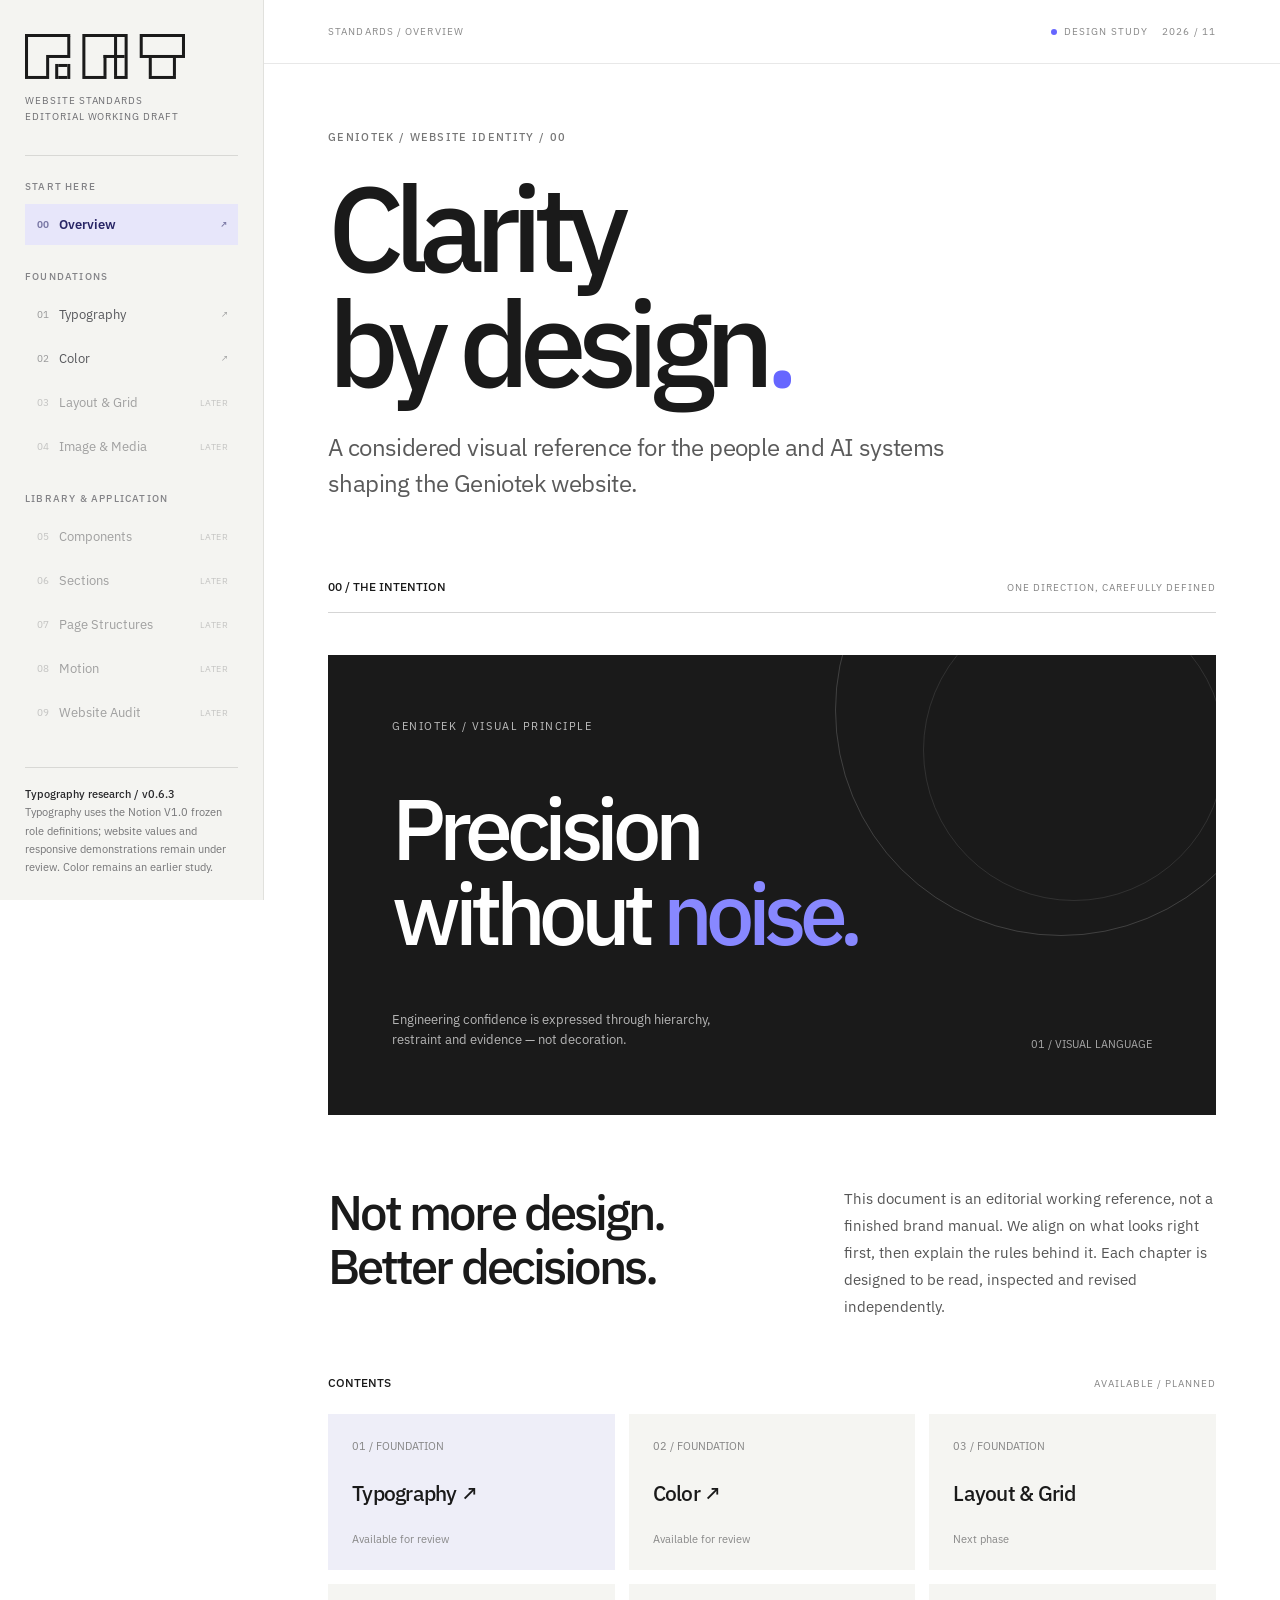
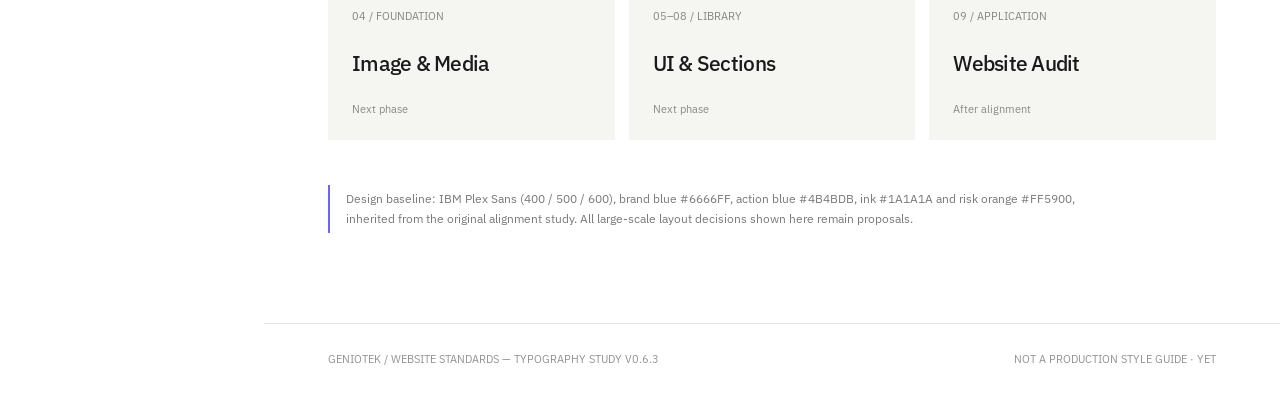
==== index.html @ 7b800f5d "Fix nested diagnostics disclosure closing tag" ====
<!DOCTYPE html>

<html lang="en"><head><meta charset="utf-8"/><meta content="width=device-width,initial-scale=1" name="viewport"/><meta content="light" name="color-scheme"/><title>Geniotek — Website Standards / Editorial Study</title>
<link rel="preconnect" href="https://fonts.googleapis.com"/><link rel="preconnect" href="https://fonts.gstatic.com" crossorigin/><link rel="stylesheet" href="https://fonts.googleapis.com/css2?family=Archivo:wdth,wght@118,700&amp;family=IBM+Plex+Mono:wght@400;500;600&amp;family=IBM+Plex+Sans:wght@400;500;600;700&amp;display=swap"/><style>



:root{--ink:#1a1a1a;--muted:#6f7072;--blue:#6666ff;--action:#4b4bdb;--orange:#ff5900;--line:#dddddd;--paper:#fff;--shell:#f4f4f1;--font:'IBM Plex Sans',Arial,sans-serif}
*{box-sizing:border-box}html{scroll-behavior:smooth}body{margin:0;background:var(--paper);color:var(--ink);font-family:var(--font);font-weight:400;-webkit-font-smoothing:antialiased}button{font:inherit;cursor:pointer}a{color:inherit;text-decoration:none}button:focus-visible,a:focus-visible{outline:3px solid var(--action);outline-offset:3px}::selection{background:#d9d9ff;color:var(--ink)}
.app{display:grid;grid-template-columns:264px minmax(0,1fr);min-height:100vh}.side{position:sticky;top:0;height:100vh;background:var(--shell);border-right:1px solid #e1e1dd;display:flex;flex-direction:column;padding:34px 25px 24px;z-index:6}.wordmark{font-size:19px;letter-spacing:-.065em;font-weight:600;line-height:1}.wordmark i{font-style:normal;color:var(--blue)}.side-sub{font-size:10px;letter-spacing:.095em;line-height:1.55;text-transform:uppercase;color:#6d6d71;margin-top:11px}.side-rule{height:1px;background:#d8d8d5;margin:31px 0 24px}.navgroup{font-size:10px;font-weight:500;letter-spacing:.12em;text-transform:uppercase;color:#838387;margin:0 0 11px}.nav{display:flex;flex-direction:column;gap:3px;margin-bottom:25px}.nav button{display:flex;align-items:center;justify-content:space-between;text-align:left;border:0;background:transparent;color:#57585c;padding:10px 10px 10px 12px;min-height:41px;transition:background .15s,color .15s}.nav button:hover:not(:disabled){background:#e9e9e6}.nav button[aria-current="page"]{background:#e7e6fa;color:#292666;font-weight:600}.nav button:disabled{color:#a0a0a0;cursor:default}.nav .num{font-size:10px;color:inherit;opacity:.58;margin-right:10px;font-variant-numeric:tabular-nums}.nav .lbl{flex:1;font-size:13px}.nav .status{font-size:9px;letter-spacing:.05em;text-transform:uppercase;opacity:.57}.side-bottom{margin-top:auto;border-top:1px solid #d8d8d5;padding-top:17px;font-size:11px;color:#757577;line-height:1.65}.side-bottom strong{color:#28282b;font-weight:500}.main{min-width:0}.topbar{height:64px;display:flex;align-items:center;justify-content:space-between;padding:0 clamp(25px,5vw,78px);border-bottom:1px solid #e8e8e8;gap:15px}.crumb,.topright{font-size:10px;letter-spacing:.11em;text-transform:uppercase;color:#888}.topright{display:flex;align-items:center;gap:14px}.dot{width:6px;height:6px;border-radius:50%;background:var(--blue);display:inline-block;margin-right:7px}.page{display:none}.page.active{display:block;animation:enter .3s ease both}@keyframes enter{from{opacity:.5;transform:translateY(5px)}to{opacity:1;transform:none}}.wrap{max-width:1320px;margin:auto;padding:65px clamp(25px,5vw,78px) 90px}.eyebrow{font-size:11px;text-transform:uppercase;font-weight:500;letter-spacing:.12em;color:#777;line-height:1.5}.eyebrow .accent{color:var(--action)}.pagehead{margin-bottom:78px}.pagehead h1{font-size:clamp(68px,9.4vw,146px);font-weight:500;letter-spacing:-.08em;line-height:.96;margin:24px 0 28px}.lead{font-size:clamp(18px,2vw,24px);line-height:1.5;letter-spacing:-.025em;color:#5a5a5a;max-width:625px;margin:0}.rule{border:0;border-top:1px solid #d5d5d5;margin:0}.chapterline{display:flex;justify-content:space-between;align-items:baseline;gap:15px;margin:0 0 18px}.chapterline strong{font-size:12px;font-weight:500}.chapterline span{font-size:10px;letter-spacing:.10em;text-transform:uppercase;color:#858585}.overview-hero{background:#1a1a1a;color:white;padding:clamp(28px,5vw,70px);min-height:460px;display:flex;flex-direction:column;justify-content:space-between;margin-top:42px;position:relative;overflow:hidden}.overview-hero:before{content:"";position:absolute;width:min(42vw,450px);height:min(42vw,450px);border:1px solid rgba(255,255,255,.17);border-radius:50%;right:-8%;top:-37%}.overview-hero:after{content:"";position:absolute;width:min(29vw,300px);height:min(29vw,300px);border:1px solid rgba(255,255,255,.1);border-radius:50%;right:-1%;top:-12%}.overview-kicker{font-size:11px;letter-spacing:.14em;color:#bebebe;text-transform:uppercase;z-index:1}.overview-hero h2{font-weight:500;font-size:clamp(48px,6.7vw,100px);line-height:1;letter-spacing:-.075em;max-width:850px;margin:35px 0;z-index:1}.overview-hero h2 em{font-style:normal;color:#8888ff}.overview-foot{display:flex;justify-content:space-between;gap:25px;z-index:1;align-items:end}.overview-foot p{margin:0;color:#b6b6b6;max-width:340px;font-size:13px;line-height:1.55}.overview-foot span{font-size:11px;color:#a8a8a8}.introcolumns{display:grid;grid-template-columns:1.1fr 1fr;gap:12%;padding:70px 0 55px}.introcolumns h3{font-size:clamp(29px,3.8vw,53px);font-weight:500;letter-spacing:-.06em;line-height:1.13;margin:0}.introcolumns p{font-size:15px;line-height:1.8;color:#555;margin:0}.indexitems{display:grid;grid-template-columns:repeat(3,1fr);border-top:1px solid #d6d6d6;margin-top:8px}.indexitem{min-height:170px;padding:22px 20px 22px 0;border-bottom:1px solid #d6d6d6;display:flex;flex-direction:column;justify-content:space-between}.indexitem:not(:nth-child(3n)){border-right:1px solid #d6d6d6;padding-left:20px}.indexitem:first-child{padding-left:0}.indexitem small{color:#858585;font-size:11px}.indexitem b{font-size:24px;font-weight:500;letter-spacing:-.05em}.indexitem span{font-size:11px;color:#888}.indexitem button{display:inline-flex;justify-content:space-between;align-items:center;background:transparent;border:0;text-align:left;padding:0;font:inherit;width:100%;color:inherit}.indexitem button:hover b{color:var(--action)}.editorialnote{margin-top:45px;font-size:12px;color:#797979;line-height:1.7;border-left:2px solid var(--blue);padding:4px 0 4px 16px;max-width:750px}.toolbar{display:flex;align-items:center;justify-content:space-between;gap:16px;border-top:1px solid #d8d8d8;border-bottom:1px solid #d8d8d8;padding:14px 0;margin-bottom:23px;flex-wrap:wrap}.toolbar-caption{font-size:11px;letter-spacing:.08em;text-transform:uppercase;color:#777}.controls{display:flex;align-items:center;gap:5px}.togglebtn{border:1px solid #dedede;background:#fff;color:#767676;padding:8px 12px;font-size:11px;min-height:33px}.togglebtn[aria-pressed="true"]{background:#1a1a1a;border-color:#1a1a1a;color:#fff}.togglebtn:hover{border-color:#888}.type-stage{background:#f4f4f1;border:1px solid #efefec;padding:clamp(24px,5vw,65px);overflow:hidden}.type-stage-inner{transition:max-width .25s ease;max-width:100%;margin:0 auto}.type-stage.mobile .type-stage-inner{max-width:345px;background:#fff;border:1px solid #e0e0e0;padding:24px 20px;box-shadow:0 12px 35px #0000000b}.type-stage.mobile .spec-display{font-size:48px;line-height:1.04}.type-stage.mobile .spec-section{font-size:30px}.type-stage.mobile .spec-body{font-size:15px}.type-stage.mobile .spec-grid{grid-template-columns:1fr;gap:20px}.spec-meta{font-size:10px;color:#777;letter-spacing:.13em;text-transform:uppercase;display:flex;justify-content:space-between;gap:10px}.spec-display{font-size:clamp(62px,8vw,118px);letter-spacing:-.075em;line-height:1;max-width:960px;font-weight:500;margin:60px 0 35px;overflow-wrap:break-word}.spec-accent{color:var(--blue)}.spec-grid{display:grid;grid-template-columns:1fr 1fr;gap:10%;border-top:1px solid #cfcfcf;padding-top:27px}.spec-section{font-size:clamp(29px,3.2vw,47px);line-height:1.12;letter-spacing:-.055em;font-weight:500;margin:18px 0}.spec-body{font-size:16px;line-height:1.7;color:#565656;max-width:390px;margin:17px 0}.spec-label{font-size:10px;color:#888;letter-spacing:.12em;text-transform:uppercase}.spec-detail{font-size:12px;color:#7c7c7c;margin-top:28px}.measure{display:none;margin-top:23px;padding:16px 0 0;border-top:1px dashed #b2b2b2;font-size:12px;color:#6f6f6f;line-height:1.6}.show-spec .measure{display:block}.type-row{display:grid;grid-template-columns:80px 1fr 160px;gap:20px;align-items:baseline;padding:28px 0;border-bottom:1px solid #dedede}.type-row small{font-size:11px;color:#777}.type-row b{font-weight:400;letter-spacing:-.035em}.type-row p{margin:0;color:#777;font-size:12px;text-align:right}.type-row:nth-child(1) b{font-size:44px;line-height:1.05;font-weight:500;letter-spacing:-.055em}.type-row:nth-child(2) b{font-size:29px;font-weight:500;letter-spacing:-.05em}.type-row:nth-child(3) b{font-size:18px;line-height:1.45}.type-row:nth-child(4) b{font-size:13px;color:#666}.compare{display:grid;grid-template-columns:1fr 1fr;gap:20px;margin-top:60px}.compare-panel{padding:30px;border:1px solid #dedede;min-height:215px}.compare-panel.wrong{background:#f5f5f3}.compare-head{font-size:10px;letter-spacing:.13em;text-transform:uppercase;color:#777;display:flex;justify-content:space-between}.compare-sample{font-size:27px;line-height:1.25;letter-spacing:-.045em;margin:38px 0 12px;font-weight:500}.compare-panel.wrong .compare-sample{font-family:Georgia,serif;font-style:italic;letter-spacing:0;color:#5e5e5e}.compare-panel p{font-size:12px;color:#777;margin:0;line-height:1.6}.colorscene{display:grid;grid-template-columns:1fr 1fr;min-height:390px;margin:35px 0 45px}.colorscene-main{background:var(--blue);padding:clamp(24px,4.8vw,55px);display:flex;flex-direction:column;justify-content:space-between;color:#fff}.colorscene-side{background:#1a1a1a;padding:clamp(24px,4.8vw,55px);display:flex;flex-direction:column;justify-content:space-between;color:white}.colorscene .swatch-id{font-size:11px;letter-spacing:.10em;text-transform:uppercase}.colorscene .hex{font-size:clamp(34px,5vw,69px);letter-spacing:-.065em;font-weight:500;line-height:1}.colorscene p{font-size:12px;line-height:1.6;max-width:310px;opacity:.8;margin:12px 0 0}.palette{display:grid;grid-template-columns:repeat(4,1fr);gap:12px;margin:25px 0 70px}.swatch{min-width:0}.swatch .chip{height:98px;border:1px solid #dddddd}.swatch b{font-size:13px;font-weight:500;display:block;margin:12px 0 5px}.swatch p{font-size:12px;color:#777;margin:0}.contrast{border-top:1px solid #ddd;padding-top:25px;display:grid;grid-template-columns:.75fr 1.25fr;gap:8%;align-items:start}.contrast h3{font-size:clamp(24px,3vw,38px);font-weight:500;letter-spacing:-.055em;margin:12px 0}.contrast p{font-size:13px;line-height:1.7;color:#626262}.samplebox{display:grid;grid-template-columns:1fr 1fr;gap:12px}.samples{min-height:175px;padding:21px;display:flex;flex-direction:column;justify-content:space-between}.samples b{font-size:22px;letter-spacing:-.04em;font-weight:500}.samples span{font-size:11px;line-height:1.5}.samples.blue{background:#6666ff;color:white}.samples.deep{background:#4b4bdb;color:white}.footer{border-top:1px solid #e3e3e3;padding:28px clamp(25px,5vw,78px);font-size:11px;color:#929292;display:flex;justify-content:space-between;gap:15px}.mobile-menu{display:none}.mobile-close{display:none}body.nav-open:before{content:"";background:#0006;position:fixed;inset:0;z-index:4}
@media(max-width:1000px){.app{grid-template-columns:225px minmax(0,1fr)}.side{padding:28px 15px}.indexitems{grid-template-columns:repeat(2,1fr)}.indexitem:not(:nth-child(3n)){border-right:0;padding-left:0}.indexitem:nth-child(even){border-left:1px solid #ddd;padding-left:20px}.topbar{padding:0 28px}.wrap{padding-left:28px;padding-right:28px}.introcolumns{gap:7%}}
@media(max-width:700px){.app{display:block}.side{position:fixed;top:0;left:0;width:min(86vw,320px);transform:translateX(-105%);transition:transform .25s;box-shadow:15px 0 60px #0001}.nav-open .side{transform:none}.mobile-menu,.mobile-close{display:block;border:0;background:transparent;padding:7px}.mobile-close{position:absolute;right:14px;top:27px;font-size:21px}.topbar{height:58px;padding:0 20px}.topright{font-size:9px}.wrap{padding:43px 20px 70px}.pagehead{margin-bottom:44px}.pagehead h1{font-size:clamp(55px,13.5vw,86px);margin:21px 0 25px}.lead{font-size:17px}.overview-hero{min-height:380px}.overview-hero h2{font-size:clamp(48px,11vw,72px)}.overview-foot{flex-direction:column;align-items:start}.introcolumns{grid-template-columns:1fr;gap:25px;padding:45px 0}.indexitems{grid-template-columns:1fr}.indexitem,.indexitem:nth-child(even){border-left:0;padding:18px 0;min-height:115px}.indexitem:not(:nth-child(3n)){padding-left:0}.spec-display{font-size:clamp(52px,12vw,80px);margin:48px 0 35px}.type-stage{padding:25px 20px}.spec-grid{grid-template-columns:1fr;gap:25px}.type-stage.mobile .type-stage-inner{padding:20px 15px}.type-row{grid-template-columns:65px minmax(0,1fr);gap:10px}.type-row p{grid-column:2;text-align:left}.compare{grid-template-columns:1fr}.colorscene{grid-template-columns:1fr}.colorscene-main,.colorscene-side{min-height:245px}.palette{grid-template-columns:repeat(2,1fr)}.contrast{grid-template-columns:1fr;gap:25px}.samplebox{grid-template-columns:1fr 1fr}.samples{padding:15px}.samples b{font-size:18px}.footer{padding:22px 20px}.toolbar-caption{width:100%}}
@media(prefers-reduced-motion:reduce){*,*:before,*:after{animation-duration:.01ms!important;scroll-behavior:auto!important;transition:none!important}}

/* Typography v0.3 — scoped editorial study */
.typography-v3 .pagehead{margin-bottom:58px}
.type-tabs{display:grid;grid-template-columns:repeat(4,1fr);border-bottom:1px solid #c9c9c5;margin:0 0 59px}
.type-tab{text-align:left;background:transparent;border:0;border-bottom:3px solid transparent;padding:15px 10px 20px 0;font:500 12px 'IBM Plex Sans',sans-serif;color:#858585;cursor:pointer;letter-spacing:.06em}
.type-tab span{display:block;font-size:19px;letter-spacing:-.035em;margin-top:9px;font-weight:500}
.type-tab[aria-selected="true"]{color:#1a1a1a;border-bottom-color:#6666ff}
.type-tab:focus-visible{outline:2px solid #4b4bdb;outline-offset:-5px}
.typography-panel[hidden]{display:none!important}
.type-intro{display:grid;grid-template-columns:1.2fr .75fr;align-items:end;gap:9%;margin:37px 0 55px}
.type-intro h2{font-size:clamp(47px,6.2vw,92px);font-weight:500;letter-spacing:-.073em;line-height:1.01;margin:0}
.type-intro p{font-size:15px;color:#666;line-height:1.75;margin:0 0 3px;max-width:365px}
.type-toolbar{display:flex;justify-content:space-between;align-items:center;gap:16px;padding:13px 0;border-top:1px solid #d5d5d1;border-bottom:1px solid #d5d5d1;margin-bottom:0}
.type-tools-label{font-size:10px;letter-spacing:.13em;color:#888}
.type-scale{--scale-mult:1}
.ts-header,.ts-row{display:grid;grid-template-columns:175px minmax(0,1fr) 132px;column-gap:22px}
.ts-header{font-size:10px;color:#929292;letter-spacing:.1em;padding:20px 0 16px}
.ts-header span:last-child{text-align:right}
.ts-row{border-top:1px solid #dededa;padding:30px 0;align-items:baseline}
.ts-info{display:flex;flex-direction:column;gap:7px}
.ts-info strong{font-size:13px;font-weight:600}
.ts-info span{color:#888;font-size:11px;line-height:1.4}
.ts-example{font-size:var(--desk);font-weight:var(--fw);line-height:var(--lh);letter-spacing:var(--ls);overflow-wrap:break-word;min-width:0}
.ts-metrics{text-align:right;display:flex;flex-direction:column;gap:9px;color:#555;font-size:12px;font-variant-numeric:tabular-nums}
.ts-metrics small{color:#999;font-size:11px}
.type-scale.mobile .ts-example{font-size:var(--mob)}
.type-scale.mobile .ts-row{grid-template-columns:125px minmax(0,345px) 100px;justify-content:center}
.type-scale.mobile .ts-metrics span:first-child{color:#8d8d8d}
.type-footnote{border-top:1px solid #ddd;padding-top:18px;font-size:12px;color:#777;line-height:1.75;margin:33px 0 0}
.context-viewport{background:#ececea;padding:35px 25px;display:flex;justify-content:center;align-items:stretch;margin-top:26px}
.context-surface{background:#fff;min-height:490px;width:100%;padding:clamp(28px,4vw,65px);display:flex;flex-direction:column;justify-content:space-between;transition:width .2s ease}
.ctx-eyebrow{font-size:11px;font-weight:500;letter-spacing:.11em;color:#666;text-transform:uppercase}
.ctx-hero{display:grid;grid-template-columns:1.5fr .5fr;align-items:end;gap:55px;margin:75px 0 60px}
.ctx-hero h2{font-size:clamp(36px,4.45vw,64px);font-weight:600;letter-spacing:-.058em;line-height:1.11;margin:0}
.ctx-hero h2 span{color:#6666ff}
.ctx-side p{font-size:15px;line-height:1.6;color:#555;margin:0 0 35px}
.ctx-cta{display:inline-block;font-size:13px;font-weight:500;padding:13px 0;border-bottom:1px solid #1a1a1a}
.ctx-fig{border-top:1px solid #ddd;padding-top:15px;color:#888;font-size:10px;letter-spacing:.09em}
.context-viewport.mobile .context-surface{width:360px;max-width:100%;padding:25px 22px;min-height:570px}
.context-viewport.mobile .ctx-hero{display:block;margin:68px 0 60px}
.context-viewport.mobile .ctx-hero h2{font-size:36px}
.context-viewport.mobile .ctx-side p{font-size:16px;margin-top:28px}
.ctx-grid{display:grid;grid-template-columns:1fr 1fr;gap:20px;margin-top:28px}
.ctx-grid>div{border:1px solid #dededb;padding:30px;min-height:345px;display:flex;flex-direction:column;align-items:start}
.ctx-grid h3{font-size:clamp(29px,3vw,42px);line-height:1.16;letter-spacing:-.045em;font-weight:600;margin:45px 0 20px}
.ctx-grid p{font-size:16px;line-height:1.65;color:#555;max-width:38ch;margin:0}
.ctx-meta{margin-top:auto;padding-top:30px;font-size:10px;letter-spacing:.1em;color:#888}
.rules-ledger{border-top:1px solid #d5d5d1}
.rule-entry{display:grid;grid-template-columns:135px minmax(0,1fr) 125px;gap:28px;border-bottom:1px solid #d5d5d1;padding:27px 0;align-items:start}
.rule-entry>span{font-size:11px;color:#777;padding-top:9px}
.rule-entry h3{font-size:21px;font-weight:500;letter-spacing:-.035em;margin:0 0 9px}
.rule-entry p{font-size:13px;line-height:1.7;color:#626262;margin:0;max-width:550px}
.rule-entry>b{font-size:12px;font-weight:500;text-align:right;color:#777;padding-top:9px}
.rules-subhead{margin-top:75px}
.rule-copy{font-size:16px!important;line-height:1.65!important;color:#222!important;margin:35px 0 32px!important}
.good-copy{max-width:36ch}
.bad-copy{font-size:13px!important;letter-spacing:-.03em;line-height:1.15!important;max-width:100%}
.type-endnote{margin-top:55px}
@media(max-width:1000px){.ts-header,.ts-row{grid-template-columns:115px minmax(0,1fr) 110px;gap:15px}.type-scale.mobile .ts-row{grid-template-columns:100px minmax(0,1fr) 85px}.ts-example{font-size:min(var(--desk),7vw)}.type-scale.mobile .ts-example{font-size:var(--mob)}.ctx-hero{grid-template-columns:1fr;gap:15px;margin:60px 0}.ctx-side{max-width:520px}}
@media(max-width:700px){.typography-v3 .pagehead{margin-bottom:40px}.type-tabs{margin-bottom:38px}.type-tab{font-size:10px;padding:10px 5px 13px}.type-tab span{font-size:15px}.type-intro{grid-template-columns:1fr;gap:22px;margin:20px 0 36px}.type-intro h2{font-size:clamp(47px,11vw,72px)}.type-toolbar{flex-wrap:wrap}.ts-header{display:none}.ts-row,.type-scale.mobile .ts-row{display:grid;grid-template-columns:1fr;gap:18px;padding:25px 0}.ts-info{flex-direction:row;align-items:center;justify-content:space-between}.ts-info span{max-width:55%;text-align:right}.ts-example{font-size:min(var(--desk),12vw)}.type-scale.mobile .ts-example{font-size:var(--mob)}.ts-metrics{flex-direction:row;justify-content:space-between;text-align:left;border-top:1px dashed #ddd;padding-top:10px}.context-viewport{padding:14px}.context-surface{min-height:460px;padding:25px 20px}.ctx-hero{display:block;margin:65px 0 45px}.ctx-hero h2{font-size:clamp(35px,8vw,51px)}.ctx-side p{margin-top:30px}.ctx-grid{grid-template-columns:1fr}.ctx-grid>div{min-height:300px}.rule-entry{grid-template-columns:1fr 80px;gap:10px;padding:20px 0}.rule-entry>span{grid-column:1/-1;padding:0}.rule-entry>b{grid-column:2;grid-row:2}.rule-entry h3{font-size:19px}.rules-subhead{margin-top:50px}}

/* Typography v0.4 | scoped, editable, no SVG */



.type-v4 .pagehead{margin-bottom:34px}.v4-source{display:grid;grid-template-columns:1fr 2.5fr auto;gap:18px;align-items:start;border-top:1px solid #d9d9d7;border-bottom:1px solid #d9d9d7;padding:19px 0 21px;margin-bottom:62px;font-size:12px}.v4-source>span,.v4-kicker{font-size:10px;letter-spacing:.08em;font-weight:600;color:#666}.v4-source p{margin:0;line-height:1.55;color:#666}.v4-source a{color:#4747cc;text-decoration:none;white-space:nowrap}.type-v4 .type-tabs{margin-bottom:64px}.type-v4 .typography-panel[hidden]{display:none!important}.v4-intro{display:grid;grid-template-columns:1.3fr .7fr;gap:8%;align-items:end;margin:40px 0 55px}.v4-intro h2{font-size:clamp(48px,6vw,84px);line-height:1.02;letter-spacing:-.066em;font-weight:500;margin:0}.v4-intro p{color:#646464;line-height:1.7;font-size:15px;max-width:380px;margin:0}.v4-families{border-top:1px solid #d9d9d7}.v4-family{padding:28px 0 37px;border-bottom:1px solid #d9d9d7}.v4-family-meta{display:flex;justify-content:space-between;gap:10px;font-size:10px;letter-spacing:.07em;color:#777}.v4-family-meta b{font-weight:500;color:#6666ff}.v4-display,.v4-sans,.v4-mono{margin:32px 0 30px;overflow-wrap:anywhere}.v4-display{font-size:clamp(42px,7vw,94px);font-weight:600;line-height:.97;letter-spacing:-.056em}.v4-sans{font-weight:500;font-size:clamp(38px,6.2vw,74px);line-height:1.05;letter-spacing:-.058em}.v4-mono{font:500 clamp(29px,4.5vw,56px)/1.25 'IBM Plex Mono',ui-monospace,monospace;letter-spacing:-.025em}.v4-family p{font-size:15px;color:#444;line-height:1.65;max-width:660px}.v4-family-note{font-size:12px;color:#777;border-left:2px solid #6666ff;padding-left:13px;margin-top:20px}.v4-gap{margin-top:75px}.v4-roles{display:grid;grid-template-columns:repeat(2,minmax(0,1fr));border-top:1px solid #dedede;margin:30px 0 65px}.v4-roles>div{padding:24px 16px 24px 0;border-bottom:1px solid #dedede;display:flex;flex-direction:column;gap:8px}.v4-roles b{font-size:22px;font-weight:500;letter-spacing:-.035em}.v4-roles span{font-size:13px;color:#777}.v4-rule-block{display:grid;grid-template-columns:1fr 1fr;border-top:1px solid #dedede;gap:30px;padding:27px 0}.v4-rule-block h3{font-size:24px;font-weight:500;letter-spacing:-.035em}.v4-rule-block p{line-height:1.7;color:#555;font-size:14px}.v4-lab-shell{display:grid;grid-template-columns:minmax(0,1fr) 255px;border:1px solid #ddd;min-height:650px}.v4-lab-stage{background:#f5f5f2;min-width:0;display:flex;flex-direction:column}.v4-lab-head{display:flex;justify-content:space-between;gap:10px;padding:20px;font-size:10px;color:#777;letter-spacing:.04em}.v4-lab-canvas{width:min(100%,1080px);margin:auto;min-width:0;transition:width .16s;display:flex;align-items:center;min-height:505px}.v4-lab-canvas-inner{padding:clamp(20px,5vw,60px);width:100%}.v4-lab-overline{font-size:10px;font-weight:600;letter-spacing:.06em;color:#777;margin-bottom:42px}.v4-lab-text{font-family:'IBM Plex Sans',Arial,sans-serif;font-size:56px;line-height:1.12;font-weight:600;letter-spacing:-.03em;width:76%;overflow-wrap:break-word;word-break:normal;max-width:100%}.v4-lab-caption{margin-top:28px;max-width:380px;color:#666;font-size:15px;line-height:1.6}.v4-lab-cta{display:inline-block;margin-top:20px;font-size:12px;font-weight:600;border-bottom:1px solid #222;padding-bottom:5px}.v4-lab-warning{font-size:11px;color:#777;padding:0 20px 18px}.v4-lab-controls{padding:20px;background:white;border-left:1px solid #ddd;display:flex;flex-direction:column;gap:10px}.v4-lab-controls .v4-kicker{margin-bottom:17px}.v4-lab-controls label{font-size:12px;color:#555;font-weight:500;margin-top:7px}.v4-lab-controls select{width:100%;padding:9px 7px;border:1px solid #ccc;background:#fff;font:12px 'IBM Plex Sans',sans-serif;color:#222}.v4-lab-controls input[type=range]{width:100%;accent-color:#6666ff}.v4-range-label{display:flex;justify-content:space-between;align-items:center;margin-top:5px}.v4-range-label label{margin:0}.v4-range-label output{font-size:11px;color:#777}.v4-reset{cursor:pointer;background:#f2f2f1;border:1px solid #ddd;padding:10px;font-size:12px;text-align:left}.v4-reset:focus-visible,.v4-scenario-picker button:focus-visible{outline:2px solid #6666ff;outline-offset:2px}.v4-inspection{margin:38px 0 0;border-top:1px solid #ddd;padding:25px 0;display:grid;grid-template-columns:.4fr .75fr 1fr;align-items:start;gap:25px}.v4-inspection h3{font-size:24px;font-weight:500;margin:0}.v4-inspection p{color:#666;line-height:1.65;margin:0;font-size:14px}.v4-scenario-picker{display:flex;flex-wrap:wrap;gap:5px;margin:0 0 12px}.v4-scenario-picker button{border:1px solid #ddd;background:#f8f8f7;padding:10px 17px;font-size:12px;color:#555;cursor:pointer}.v4-scenario-picker button[aria-pressed=true]{background:#1a1a1a;color:#fff;border-color:#1a1a1a}.v4-size-switch{margin-bottom:25px}.v4-adapt-stage{min-height:420px;padding:32px;background:#f4f4f2;display:flex;align-items:center;justify-content:center;overflow:auto}.v4-adapt-content{background:#fff;width:min(100%,950px);padding:clamp(22px,5vw,55px);box-shadow:0 12px 30px #00000008}.v4-adapt-content.mobile{width:375px;max-width:100%}.v4-adapt-content.zoom .v4-adapt-body{font-size:200%!important}.v4-adapt-content.zoom h3{font-size:clamp(38px,6vw,64px)}.v4-adapt-content .v4-label{font-size:10px;color:#777;letter-spacing:.08em;margin-bottom:28px}.v4-adapt-content h3{font-weight:500;font-size:clamp(30px,5vw,55px);line-height:1.12;letter-spacing:-.05em;margin:0 0 22px;overflow-wrap:break-word}.v4-adapt-content .v4-adapt-body{font-size:16px;line-height:1.6;color:#555;max-width:60ch}.v4-adapt-content.mobile h3{font-size:34px}.v4-adapt-content.mobile .v4-adapt-body{font-size:16px}.v4-adapt-data{font:15px/1.8 ui-monospace,monospace;overflow-wrap:anywhere}.v4-study-notes{display:grid;grid-template-columns:1fr 1fr;gap:30px;margin:30px 0}.v4-study-notes>div{border-top:1px solid #d5d5d5;padding-top:23px}.v4-study-notes h3,.v4-decision-grid h3{font-size:23px;font-weight:500;letter-spacing:-.025em}.v4-study-notes p,.v4-decision-grid p{color:#666;font-size:14px;line-height:1.7}.v4-decision-grid{display:grid;grid-template-columns:repeat(3,1fr);gap:25px;margin:30px 0 55px}.v4-decision-grid article{border-top:1px solid #ccc;padding-top:20px}.v4-decision-grid article>span{font-size:10px;letter-spacing:.04em;color:#666}.v4-endnote{padding:26px 0;border-top:1px solid #ddd;color:#777;font-size:12px;line-height:1.7}
@media(max-width:1050px){.v4-lab-shell{grid-template-columns:minmax(0,1fr)}.v4-lab-controls{border-left:0;border-top:1px solid #ddd;display:grid;grid-template-columns:repeat(2,minmax(0,1fr));align-content:start}.v4-lab-controls .v4-kicker{grid-column:1/-1}.v4-lab-controls select,.v4-lab-controls input[type=range]{grid-column:auto}.v4-lab-canvas{min-height:430px}.v4-decision-grid{grid-template-columns:1fr 1fr}}
@media(max-width:700px){.v4-source{grid-template-columns:1fr;gap:9px}.type-v4 .type-tabs{margin-bottom:35px}.v4-intro{grid-template-columns:1fr;gap:20px}.v4-lab-controls{display:flex}.v4-lab-canvas{min-height:340px}.v4-lab-canvas-inner{padding:24px}.v4-lab-text{font-size:40px!important;width:100%!important}.v4-inspection{grid-template-columns:1fr}.v4-rule-block,.v4-study-notes,.v4-roles{grid-template-columns:1fr}.v4-decision-grid{grid-template-columns:1fr}.v4-adapt-stage{padding:8px}.v4-adapt-content{padding:24px}}

/* V0.5 — contextual typography studies */
.v5-section{border-top:1px solid #c9c9c5;padding-top:22px;margin-top:45px}.v5-lead{font-size:clamp(30px,4vw,60px);line-height:1.08;letter-spacing:-.035em;margin:20px 0}.v5-overline{font:600 11px 'IBM Plex Sans',sans-serif;letter-spacing:.12em;text-transform:uppercase;color:#777}.v5-note{color:#656560;font-size:14px;line-height:1.65;max-width:720px}.v5-grid{display:grid;grid-template-columns:repeat(2,minmax(0,1fr));gap:14px;margin:25px 0}.v5-spec{border:1px solid #d6d6d0;background:#fff;padding:22px;min-width:0}.v5-spec.dark{background:#1a1a1a;color:#fff}.v5-spec h3{font-size:clamp(25px,3.2vw,44px);font-weight:600;letter-spacing:-.03em;line-height:1.1;margin:26px 0 18px}.v5-spec p{font-size:15px;line-height:1.55;color:#70706b}.v5-spec.dark p{color:#b4b4b4}.v5-spec .v5-tag{font-size:10px;letter-spacing:.14em;text-transform:uppercase;color:#74746f}.v5-spec.dark .v5-tag{color:#c9c9c9}.v5-micro{margin-top:22px;border-top:1px solid #ddd;padding-top:12px;font-size:12px;line-height:1.5;color:#74746f}.v5-toolbar{display:flex;gap:8px;flex-wrap:wrap;margin:22px 0}.v5-pill{border:1px solid #ccc;background:transparent;padding:9px 15px;color:#333;cursor:pointer;font:500 12px 'IBM Plex Sans',sans-serif}.v5-pill[aria-pressed=true]{background:#1a1a1a;color:white;border-color:#1a1a1a}.v5-preview{border:1px solid #ddd;background:#f7f7f4;padding:clamp(18px,4vw,48px);transition:max-width .2s ease;max-width:100%;margin:14px auto;overflow-wrap:anywhere}.v5-preview.narrow{max-width:390px}.v5-preview .v5-big{font-weight:600;line-height:1.09;letter-spacing:-.035em;font-size:clamp(30px,4.2vw,62px);max-width:640px;margin:18px 0}.v5-preview.narrow .v5-big{font-size:36px}.v5-preview .v5-copy{font-size:17px;line-height:1.58;max-width:58ch}.v5-rule{border-top:1px solid #d8d8d3;padding:17px 0;display:grid;grid-template-columns:140px 1fr;gap:20px}.v5-rule h4{font-size:13px;margin:0}.v5-rule p{font-size:14px;line-height:1.65;margin:0;color:#61615e}.v5-label{font-size:11px;letter-spacing:.1em;text-transform:uppercase;color:#5c5c5b}.v5-audit{display:grid;grid-template-columns:30px 1fr;gap:14px;border-top:1px solid #d5d5d0;padding:18px 0}.v5-audit b{display:block;font-size:15px;margin-bottom:5px}.v5-audit p{font-size:13px;color:#676763;line-height:1.65;margin:0}.v5-status{font-size:10px;letter-spacing:.08em;color:#7b5d31;text-transform:uppercase;display:block;margin-top:7px}.v5-source{background:#eeeee9;padding:19px;font-size:13px;line-height:1.7;margin-top:24px}.v5-source a{color:#3535a7}.v5-choice{display:flex;gap:10px;flex-wrap:wrap;margin:17px 0}.v5-choice button{padding:10px 14px;background:#eee;border:1px solid #ccc;cursor:pointer;font:500 12px 'IBM Plex Sans',sans-serif}.v5-choice button[aria-pressed=true]{background:#6666ff;color:#fff;border-color:#6666ff}.v5-explain{padding:18px 22px;border-left:3px solid #6666ff;background:#f1f1f5;font-size:14px;line-height:1.65;min-height:76px}@media(max-width:720px){.v5-grid{grid-template-columns:1fr}.v5-rule{grid-template-columns:1fr;gap:6px}.v5-spec{padding:18px}}
.specimen-archivo,.v4-display{font-family:"Archivo","IBM Plex Sans",sans-serif;font-weight:700;font-stretch:118%;font-variation-settings:"wdth" 118,"wght" 700}
.v4-mono,.v5-technical,.technical-type{font-family:"IBM Plex Mono",ui-monospace,monospace}
.v5-spec .v5-data{font-family:"IBM Plex Mono",ui-monospace,monospace}
.font-load-panel{margin:24px 0 34px;border-block:1px solid #d8d8d4;padding:17px 0;display:grid;grid-template-columns:minmax(140px,210px) 1fr;gap:20px;align-items:start}
.font-load-panel h3{margin:0;font-size:12px;font-weight:600;letter-spacing:.03em}
.font-load-panel p{margin:0 0 8px;font-size:12px;line-height:1.65;color:#595a5c}
.font-load-panel .font-checkline{display:flex;gap:8px;align-items:baseline;flex-wrap:wrap}
.font-load-panel .font-checkline b{min-width:118px;font-weight:500;color:#1a1a1a}
.font-load-panel small{display:block;font-size:11px;line-height:1.6;color:#737373;margin-top:8px}
.font-load-panel .font-pass{color:#26734c}.font-load-panel .font-fail{color:#b1482b}
@media(max-width:720px){.font-load-panel{grid-template-columns:1fr;gap:12px}}

/* V0.6 — Editorial Consistency Pass. Guide UI only; specimen typography remains intentionally variable. */
:root{--guide-ink:#1a1a1a;--guide-muted:#696967;--guide-soft:#f5f5f2;--guide-border:#e3e3e0;--guide-body:15px;--guide-measure:64ch}

/* Chapter overview: generous but deliberate; no pseudo-dashboard tiles. */
.indexitems{display:grid;grid-template-columns:repeat(3,minmax(0,1fr));gap:14px;border-top:0;margin-top:24px}
.indexitem,.indexitem:nth-child(even),.indexitem:not(:nth-child(3n)){border:0!important;padding:24px!important;background:#f5f5f2;min-height:146px;gap:16px}
.indexitem:first-child{background:#eeeef8}
.indexitem button{min-height:84px;align-items:center}
.indexitem b{font-size:clamp(19px,1.65vw,24px);font-weight:500;line-height:1.18;letter-spacing:-.035em}
.indexitem small,.indexitem span{font-size:11px;line-height:1.4;letter-spacing:0}
.indexitem button:hover b{color:#3939b5}

/* Stable typography for the GUIDE, not for type specimens. */
.type-v4{--guide-label-size:11px}
.type-v4 .pagehead{margin-bottom:28px}
.type-v4 .pagehead h1{margin:16px 0 20px;line-height:1;letter-spacing:-.073em}
.type-v4 .pagehead .lead{max-width:680px;font-size:clamp(18px,1.65vw,22px);line-height:1.46}
.type-v4 .eyebrow,.type-v4 .chapterline strong,.type-v4 .v4-kicker,
.type-v4 .v4-family-meta,.type-v4 .v5-overline,.type-v4 .v5-tag,
.type-v4 .v5-label,.type-v4 .v4-label,.type-v4 .v4-lab-overline{
  font-size:var(--guide-label-size);letter-spacing:.025em;font-weight:500;line-height:1.4
}
.type-v4 .chapterline{align-items:baseline;gap:24px;margin:0 0 20px}
.type-v4 .chapterline strong{font-weight:600}
.type-v4 .chapterline span{font-size:11px;letter-spacing:0;line-height:1.5;color:#82827e;text-transform:none;text-align:right}
.type-v4 .v4-source{grid-template-columns:minmax(170px,.85fr) minmax(0,2.3fr) auto;gap:20px;align-items:start;padding:17px 0 20px;margin-bottom:36px}
.type-v4 .v4-source>span{font-size:11px;letter-spacing:0;line-height:1.5}
.type-v4 .v4-source p{font-size:13px;line-height:1.5;max-width:70ch}
.type-v4 .v4-source a{font-size:12px;line-height:1.5}
.type-v4 .v4-intro{grid-template-columns:minmax(0,1.25fr) minmax(240px,.65fr);gap:clamp(35px,5vw,90px);align-items:center;margin:26px 0 46px}
.type-v4 .v4-intro h2{font-weight:500;font-size:clamp(45px,5.45vw,76px);line-height:1.04;letter-spacing:-.063em}
.type-v4 .v4-intro p{font-size:15px;line-height:1.53;color:var(--guide-muted);max-width:40ch}

/* Chapter navigation: restrained editorial control, not an underline tab bar. */
.type-v4 .type-tabs{display:grid;grid-template-columns:repeat(4,minmax(0,1fr));align-items:stretch;gap:3px;padding:5px;margin:0 0 clamp(44px,5vw,67px);border:0;background:#f2f2ef;border-radius:8px}
.type-v4 .type-tab{min-width:0;text-align:left;padding:15px 17px;background:transparent;border:0!important;border-radius:5px;color:#70706d;font-size:11px;letter-spacing:0;line-height:1.2;font-weight:500;transition:background .18s,color .18s,box-shadow .18s}
.type-v4 .type-tab span{display:block;font-size:clamp(13px,1.15vw,16px);font-weight:500;letter-spacing:-.025em;line-height:1.28;margin-top:6px}
.type-v4 .type-tab[aria-selected="true"]{background:#fff;color:var(--guide-ink);box-shadow:0 1px 5px #0000000c;font-weight:600}
.type-v4 .type-tab:hover:not([aria-selected="true"]){background:#ffffff99;color:#303030}
.type-v4 .type-tab:focus-visible{outline:2px solid #4b4bdb;outline-offset:0}

/* Specimens retain font roles. Explanatory copy is intentionally uniform. */
.type-v4 .v4-family{padding:30px 0 38px}
.type-v4 .v4-family p,.type-v4 .v4-rule-block p,.type-v4 .v4-study-notes p,
.type-v4 .v4-decision-grid p,.type-v4 .v5-note,.type-v4 .v5-rule p,
.type-v4 .v5-audit p,.type-v4 .v5-spec p,.type-v4 .v5-explain{
  font-size:var(--guide-body);line-height:1.55;letter-spacing:0;color:var(--guide-muted)
}
.type-v4 .v4-family p{max-width:var(--guide-measure)}
.type-v4 .v4-family-note{margin-top:16px;font-size:12px;line-height:1.5}
.type-v4 .v4-family-meta b{font-size:11px;letter-spacing:0}
.type-v4 .v4-gap{margin-top:58px}
.type-v4 .v4-roles{display:grid;grid-template-columns:repeat(2,minmax(0,1fr));gap:0 40px;border-top:0;margin:26px 0 42px}
.type-v4 .v4-roles>div{border-bottom:1px solid var(--guide-border);padding:18px 0;gap:5px}
.type-v4 .v4-roles b{font-size:21px;line-height:1.2;font-weight:500}
.type-v4 .v4-roles span{font-size:13px;line-height:1.48}
.type-v4 .v4-rule-block{border:0;grid-template-columns:minmax(200px,.9fr) minmax(0,1.15fr);gap:clamp(32px,6vw,110px);padding:31px 0}
.type-v4 .v4-rule-block:nth-of-type(even){padding:31px clamp(22px,3vw,42px);background:#f6f6f4}
.type-v4 .v4-rule-block h3{font-size:24px;line-height:1.22;font-weight:500;letter-spacing:-.035em;margin:13px 0 0}
.type-v4 .v4-rule-block p{max-width:60ch;margin:0}

/* Adaptive: one compact compare band, then decision studies with uneven emphasis. */
.type-v4 .v4-study-notes{grid-template-columns:1.1fr 1fr;gap:16px;margin:24px 0 51px}
.type-v4 .v4-study-notes>div{border:0;background:#f6f6f3;padding:30px clamp(23px,3vw,36px)}
.type-v4 .v4-study-notes>div:first-child{background:#ebebf4}
.type-v4 .v4-study-notes h3{font-size:24px;line-height:1.23;letter-spacing:-.035em;margin:13px 0 14px;font-weight:500}
.type-v4 .v4-decision-grid{grid-template-columns:1.15fr 1fr 1fr;gap:14px;margin:27px 0 46px}
.type-v4 .v4-decision-grid article{min-height:218px;background:#f7f7f5;border:0;padding:26px clamp(22px,2.6vw,32px)}
.type-v4 .v4-decision-grid article:first-child{background:#ededf7}
.type-v4 .v4-decision-grid article>span{font-size:11px;letter-spacing:.025em;line-height:1.4}
.type-v4 .v4-decision-grid h3{font-size:23px;font-weight:500;line-height:1.24;letter-spacing:-.03em;margin:16px 0}
.type-v4 .v4-endnote{border:0;background:#f7f7f5;padding:21px 26px;line-height:1.55;font-size:12px}

/* Website Application: alternate OPEN specimen with soft editorial fields, not repeat separators. */
.type-v4 .v5-section{margin-top:55px;padding-top:0;border-top:0}
.type-v4 .v5-section:nth-of-type(even){background:#f8f8f6;padding:32px clamp(22px,3.5vw,42px);margin-inline:calc(-1 * clamp(22px,3.5vw,42px))}
.type-v4 .v5-lead{font-size:clamp(38px,4vw,57px);font-weight:500;line-height:1.08;letter-spacing:-.052em;margin:18px 0}
.type-v4 .v5-note{max-width:var(--guide-measure);margin:0 0 24px}
.type-v4 .v5-grid{gap:18px;margin:28px 0 35px}
.type-v4 .v5-spec{border:0;background:#f5f5f2;padding:clamp(24px,3vw,36px)}
.type-v4 .v5-spec.dark{background:#1a1a1a}
.type-v4 .v5-spec h3{font-size:clamp(26px,3vw,40px);line-height:1.11;letter-spacing:-.04em;margin:28px 0 16px}
.type-v4 .v5-spec .v5-micro{margin-top:23px;border-top:1px solid #ddddda;padding-top:13px;font-size:12px;line-height:1.52;letter-spacing:0}
.type-v4 .v5-spec.dark .v5-micro{border-color:#484848}
.type-v4 .v5-rule{border-top:0;border-bottom:1px solid var(--guide-border);padding:18px 0}
.type-v4 .v5-rule:last-child{border-bottom:0}
.type-v4 .v5-rule h4{font-size:14px;line-height:1.4;font-weight:600}
.type-v4 .v5-audit{border-top:0;border-bottom:1px solid var(--guide-border);padding:20px 0}
.type-v4 .v5-audit b{font-size:16px;font-weight:500}
.type-v4 .v5-status{font-size:11px;line-height:1.4;letter-spacing:0}
.type-v4 .v5-source{padding:23px 28px;font-size:13px;line-height:1.57}
.type-v4 .v5-choice{gap:8px}
.type-v4 .v5-choice button{border-radius:4px;font-size:12px}
.type-v4 .v5-explain{padding:18px 24px;min-height:0}

/* Lab retains functionality, controls look like the same editorial book. */
.type-v4 .v4-lab-head{font-size:11px;letter-spacing:.015em}
.type-v4 .v4-lab-caption{font-size:15px;line-height:1.53}
.type-v4 .v4-lab-controls{font-size:13px}
.type-v4 .v4-lab-controls label{font-size:12px;letter-spacing:0}
.type-v4 .v4-lab-warning{font-size:12px;line-height:1.5}
.type-v4 .font-load-panel{gap:22px}
.type-v4 .font-load-panel p{font-size:12px;line-height:1.5}

/* Responsive guards: no tiny columns or overflowing headings. */
@media(max-width:1100px){
  .type-v4 .v4-source{grid-template-columns:1fr 2fr}
  .type-v4 .v4-source a{grid-column:2}
  .type-v4 .v4-decision-grid{grid-template-columns:1fr 1fr}
  .indexitems{grid-template-columns:repeat(2,minmax(0,1fr))}
}
@media(max-width:760px){
  .type-v4 .v4-intro{grid-template-columns:1fr;gap:19px}
  .type-v4 .v4-source{grid-template-columns:1fr;gap:8px}
  .type-v4 .v4-source a{grid-column:auto}
  .type-v4 .type-tabs{grid-template-columns:repeat(2,minmax(0,1fr));gap:3px}
  .type-v4 .type-tab{padding:12px 11px}
  .type-v4 .type-tab span{font-size:14px}
  .type-v4 .v4-roles{grid-template-columns:1fr}
  .type-v4 .v4-rule-block{grid-template-columns:1fr;gap:12px}
  .type-v4 .v4-study-notes{grid-template-columns:1fr}
  .type-v4 .v4-decision-grid{grid-template-columns:1fr}
  .type-v4 .v5-grid{grid-template-columns:1fr}
  .type-v4 .v5-rule{grid-template-columns:1fr;gap:7px}
  .indexitems{grid-template-columns:1fr}
  .indexitem,.indexitem:nth-child(even),.indexitem:not(:nth-child(3n)){min-height:114px;padding:19px 21px!important}
}


/* V0.6.1 — Optically balanced title cluster + baseline-informed rhythm.
   The 8px system controls spatial relationships; 24px editorial leading controls reading rhythm.
   The title itself retains optical adjustments instead of forcing its glyph shapes to 8px increments. */
.type-v4{--space-unit:8px;--reading-leading:24px}
.type-v4.wrap{padding-top:clamp(32px,3.5vw,48px)}
.type-v4 .pagehead{display:flex;flex-direction:column;align-items:flex-start;gap:0;margin-bottom:0}
.type-v4 .pagehead .eyebrow{font-size:11px;line-height:16px;letter-spacing:.05em;font-weight:500;color:#777;margin:0 0 24px}
.type-v4 .pagehead h1{font-size:clamp(74px,8.6vw,132px);line-height:1.03;font-weight:500;letter-spacing:-.076em;margin:0 0 24px;max-width:100%;overflow-wrap:normal}
.type-v4 .pagehead .lead{font-size:clamp(18px,1.6vw,21px);line-height:1.43;letter-spacing:-.018em;max-width:60ch;color:#60605f;margin:0}
/* Trim only the START of the heading, preserving glyph descenders such as g / p / y. */
@supports (text-box-trim: trim-start) and (text-box-edge: cap text){
  .type-v4 .pagehead h1{text-box-trim:trim-start;text-box-edge:cap text}
}
/* The provenance is one supporting sentence, not a separate 3-column editorial feature. */
.type-v4 .v4-source{display:flex;flex-wrap:wrap;align-items:baseline;column-gap:20px;row-gap:5px;border:0;margin:23px 0 42px;padding:0;background:transparent}
.type-v4 .v4-source>span{font-size:12px;line-height:1.5;font-weight:500;letter-spacing:0;color:#777;text-transform:none;white-space:nowrap}
.type-v4 .v4-source p{margin:0;font-size:12px;line-height:1.5;color:#737370;max-width:none;flex:1 1 400px}
.type-v4 .v4-source a{font-size:12px;line-height:1.5;white-space:nowrap;color:#4b4bdb;margin-left:auto}
.type-v4 .type-tabs{margin-top:0;margin-bottom:48px}
.type-v4 .typography-panel>.chapterline:first-child{margin-top:0}
@media(max-width:760px){
  .type-v4.wrap{padding-top:32px}
  .type-v4 .pagehead .eyebrow{margin-bottom:20px}
  .type-v4 .pagehead h1{font-size:clamp(58px,12vw,84px);line-height:1.02;letter-spacing:-.067em;margin-bottom:20px}
  .type-v4 .pagehead .lead{font-size:17px;line-height:1.47;max-width:100%}
  .type-v4 .v4-source{margin:20px 0 32px;gap:5px 14px}
  .type-v4 .v4-source p{flex-basis:100%}
  .type-v4 .v4-source a{margin-left:0}
  .type-v4 .type-tabs{margin-bottom:37px}
}

/* v0.6.2 — overflow and overview grid QA, provenance as secondary disclosure */
.side .wordmark{display:block;width:100%;max-width:100%;overflow:hidden;line-height:0}
.side .wordmark img{display:block;width:min(100%,160px);height:auto;max-width:100%;object-fit:contain;object-position:left center}
.side .side-sub{margin-top:14px}
.indexitems{grid-auto-rows:minmax(156px,1fr);align-items:stretch}
.indexitems>.indexitem{box-sizing:border-box;height:100%;min-height:156px!important;display:grid;grid-template-rows:20px minmax(0,1fr) auto;align-content:stretch;align-items:start;gap:12px;padding:22px 24px!important}
.indexitems>.indexitem button{min-height:0!important;height:auto;align-self:center;align-items:center;padding:0;line-height:1.2}
.indexitems>.indexitem>b{align-self:center}
.indexitems>.indexitem>span{align-self:end;line-height:1.4}
.indexitems>.indexitem small{line-height:20px}
.type-v4 .pagehead{position:relative}
.type-v4 .pagehead .eyebrow{max-width:calc(100% - 210px)}
.type-v4 .v4-source{position:absolute;display:block;top:0;right:0;z-index:3;margin:0;padding:0;border:0;background:transparent;width:auto;max-width:min(335px,100%)}
.type-v4 .v4-source summary{list-style:none;cursor:pointer;text-align:right;color:#8a8a86;font-size:11px;line-height:16px;font-weight:400;letter-spacing:0;white-space:nowrap}
.type-v4 .v4-source summary::-webkit-details-marker{display:none}
.type-v4 .v4-source summary span{display:inline-block;margin-left:5px;font-size:13px;color:#a0a09d}
.type-v4 .v4-source[open] summary span{transform:rotate(45deg)}
.type-v4 .v4-source summary:hover{color:#4848b5}
.type-v4 .v4-source summary:focus-visible{outline:2px solid #4b4bdb;outline-offset:4px}
.type-v4 .v4-source-detail{margin-top:12px;padding:17px 19px;background:#f3f3f0;box-shadow:0 8px 22px #00000012;text-align:left}
.type-v4 .v4-source-detail p{display:block;max-width:34ch;margin:0 0 10px;font-size:12px;line-height:1.5;color:#646461}
.type-v4 .v4-source-detail a{display:inline-block;margin:0;font-size:12px;line-height:1.5;color:#4b4bdb}
.type-v4 .pagehead+.type-tabs{margin-top:37px}
@media(max-width:760px){
  .indexitems{grid-auto-rows:minmax(128px,auto)}
  .indexitems>.indexitem{min-height:128px!important;grid-template-rows:18px 1fr auto;padding:20px 22px!important;gap:9px}
  .type-v4 .pagehead .eyebrow{max-width:100%}
  .type-v4 .v4-source{position:relative;top:auto;right:auto;align-self:flex-start;margin:20px 0 0;max-width:100%}
  .type-v4 .v4-source summary{text-align:left}
  .type-v4 .v4-source-detail{box-shadow:none}
  .type-v4 .pagehead+.type-tabs{margin-top:26px}
}

/* v0.6.3 — one editorial title per view; diagnostics remain available but never lead reading. */
.type-v4 .pagehead{padding-top:0}
.type-v4 .font-load-panel{display:block;position:relative;margin:-15px 0 27px;padding:0;border:0;text-align:right}
.type-v4 .font-load-panel summary{display:inline-flex;align-items:center;gap:7px;cursor:pointer;list-style:none;color:#8b8b87;font-size:11px;line-height:18px;letter-spacing:0;font-weight:400}
.type-v4 .font-load-panel summary::-webkit-details-marker{display:none}
.type-v4 .font-load-panel summary span{font-size:13px;line-height:1;color:#9a9a96}
.type-v4 .font-load-panel[open] summary span{transform:rotate(45deg)}
.type-v4 .font-load-panel summary:hover{color:#4545ad}
.type-v4 .font-load-panel summary:focus-visible{outline:2px solid #4b4bdb;outline-offset:4px}
.type-v4 .font-load-body{max-width:480px;margin:12px 0 0 auto;padding:22px 24px;background:#f6f6f3;text-align:left}
.type-v4 .font-load-body p{font-size:12px;line-height:1.5}
.type-v4 .font-load-body small{font-size:11px;line-height:1.5}
.type-v4 .typography-panel>.v4-intro:first-child{margin-top:10px}
.type-v4 #panel-context>.v5-lead:first-child{margin-top:12px}
@media(max-width:760px){.type-v4 .font-load-panel{margin:0 0 23px}.type-v4 .font-load-body{max-width:100%}}
</style></head><body>
<div class="app"><aside aria-label="Chapter navigation" class="side" id="sidebar">
<button aria-label="Close navigation" class="mobile-close" id="closeMenu">×</button>
<div class="wordmark"><img src="./assets/geniotek-primary-logo.svg" width="300" height="85" alt="Geniotek" decoding="async"/></div><div class="side-sub">Website Standards<br/>Editorial Working Draft</div><div class="side-rule"></div>
<div class="navgroup">Start here</div><nav class="nav"><button aria-current="page" data-page="overview"><span class="num">00</span><span class="lbl">Overview</span><span class="status">↗</span></button></nav>
<div class="navgroup">Foundations</div><nav class="nav"><button data-page="typography"><span class="num">01</span><span class="lbl">Typography</span><span class="status">↗</span></button><button data-page="color"><span class="num">02</span><span class="lbl">Color</span><span class="status">↗</span></button><button disabled="" title="Planned for later"><span class="num">03</span><span class="lbl">Layout &amp; Grid</span><span class="status">Later</span></button><button disabled=""><span class="num">04</span><span class="lbl">Image &amp; Media</span><span class="status">Later</span></button></nav>
<div class="navgroup">Library &amp; Application</div><nav class="nav"><button disabled=""><span class="num">05</span><span class="lbl">Components</span><span class="status">Later</span></button><button disabled=""><span class="num">06</span><span class="lbl">Sections</span><span class="status">Later</span></button><button disabled=""><span class="num">07</span><span class="lbl">Page Structures</span><span class="status">Later</span></button><button disabled=""><span class="num">08</span><span class="lbl">Motion</span><span class="status">Later</span></button><button disabled=""><span class="num">09</span><span class="lbl">Website Audit</span><span class="status">Later</span></button></nav>
<div class="side-bottom"><strong>Typography research / v0.6.3</strong><br/>Typography uses the Notion V1.0 frozen role definitions; website values and responsive demonstrations remain under review. Color remains an earlier study.</div></aside>
<div class="main"><header class="topbar"><div style="display:flex;align-items:center;gap:10px"><button aria-label="Open navigation" class="mobile-menu" id="openMenu">☰</button><div class="crumb" id="crumb">Standards / Overview</div></div><div class="topright"><span><i class="dot"></i>DESIGN STUDY</span><span>2026 / 11</span></div></header>
<section class="page active" id="page-overview"><div class="wrap"><div class="pagehead"><div class="eyebrow">Geniotek / Website identity / 00</div><h1>Clarity<br/>by design<span style="color:var(--blue)">.</span></h1><p class="lead">A considered visual reference for the people and AI systems shaping the Geniotek website.</p></div><div class="chapterline"><strong>00 / THE INTENTION</strong><span>One direction, carefully defined</span></div><hr class="rule"/><div class="overview-hero"><div class="overview-kicker">GENIOTEK / VISUAL PRINCIPLE</div><h2>Precision<br/>without <em>noise.</em></h2><div class="overview-foot"><p>Engineering confidence is expressed through hierarchy, restraint and evidence — not decoration.</p><span>01 / VISUAL LANGUAGE</span></div></div><div class="introcolumns"><h3>Not more design.<br/>Better decisions.</h3><p>This document is an editorial working reference, not a finished brand manual. We align on what looks right first, then explain the rules behind it. Each chapter is designed to be read, inspected and revised independently.</p></div><div class="chapterline"><strong>CONTENTS</strong><span>Available / Planned</span></div><div class="indexitems"><div class="indexitem"><small>01 / FOUNDATION</small><button data-go="typography"><b>Typography ↗</b></button><span>Available for review</span></div><div class="indexitem"><small>02 / FOUNDATION</small><button data-go="color"><b>Color ↗</b></button><span>Available for review</span></div><div class="indexitem"><small>03 / FOUNDATION</small><b>Layout &amp; Grid</b><span>Next phase</span></div><div class="indexitem"><small>04 / FOUNDATION</small><b>Image &amp; Media</b><span>Next phase</span></div><div class="indexitem"><small>05–08 / LIBRARY</small><b>UI &amp; Sections</b><span>Next phase</span></div><div class="indexitem"><small>09 / APPLICATION</small><b>Website Audit</b><span>After alignment</span></div></div><div class="editorialnote">Design baseline: IBM Plex Sans (400 / 500 / 600), brand blue #6666FF, action blue #4B4BDB, ink #1A1A1A and risk orange #FF5900, inherited from the original alignment study. All large-scale layout decisions shown here remain proposals.</div></div></section>
<section class="page" id="page-typography"><div class="wrap type-v4">
<div class="pagehead"><h1>Typography<span style="color:var(--blue)">.</span></h1><p class="lead">A practical language for choosing, composing and adapting type across Geniotek’s website.</p><details class="v4-source" aria-label="Typography research provenance"><summary>Specification · V1.0 <span aria-hidden="true">+</span></summary><div class="v4-source-detail"><p>Brand font roles are frozen. Website sizing and responsive behavior remain under review.</p><a href="https://app.notion.com/p/409f324578fc81b6b579ea9415798a3f" rel="noopener" target="_blank">Read specification ↗</a></div></details></div>

<div aria-label="Typography studies" class="type-tabs" role="tablist">
<button aria-controls="panel-anatomy" aria-selected="true" class="type-tab" data-type-tab="anatomy" id="tab-anatomy" role="tab">01 <span>Type System</span></button>
<button aria-controls="panel-lab" aria-selected="false" class="type-tab" data-type-tab="lab" id="tab-lab" role="tab">02 <span>Type Laboratory</span></button>
<button aria-controls="panel-adapt" aria-selected="false" class="type-tab" data-type-tab="adapt" id="tab-adapt" role="tab">03 <span>Adaptive Studies</span></button>
<button aria-controls="panel-context" aria-selected="false" class="type-tab" data-type-tab="context" id="tab-context" role="tab">04 <span>Website Application</span></button>
</div>
<div aria-labelledby="tab-anatomy" class="typography-panel" id="panel-anatomy" role="tabpanel">
<div class="v4-intro"><h2>Three voices.<br/>One system.</h2><p>Use typography to carry meaning. A short brand statement, a paragraph and a tolerance value should not all speak with the same voice.</p></div><details class="font-load-panel" aria-label="Optional font diagnostics"><summary>Font diagnostics <span aria-hidden="true">+</span></summary><div class="font-load-body"><div><p class="font-checkline"><b>IBM Plex Sans</b><span id="font-status-sans" aria-live="polite">Checking…</span></p><p class="font-checkline"><b>Archivo 700 / 118%</b><span id="font-status-archivo" aria-live="polite">Checking…</span></p><p class="font-checkline"><b>IBM Plex Mono</b><span id="font-status-mono" aria-live="polite">Checking…</span></p><small>Fonts are served from Google Fonts (official font family distribution) and require network access. Archivo's width-axis setting is applied at 118%. Loaded status alone does not confirm visual fidelity or glyph coverage.</small></div></div></details>
<div class="v4-families"><article class="v4-family"><div class="v4-family-meta"><span>DISPLAY / SPECIAL PURPOSE</span><b>FROZEN ROLE</b></div><div class="v4-display specimen-archivo">ENGINEERING<br/>JUDGMENT.</div><p>Geniotek Display = Archivo variable, weight 700, width 118%. Short statements and selected marketing hero titles only. <strong>Exact rendering still requires visual review; the live loading status is shown above.</strong></p><div class="v4-family-note">Do not simulate width with CSS transforms. Do not apply to every heading.</div></article>
<article class="v4-family"><div class="v4-family-meta"><span>SANS / PRIMARY</span><b>FROZEN ROLE</b></div><div class="v4-sans">The details<br/>make the difference.</div><p>IBM Plex Sans · English headings, body, interface, buttons, explanatory copy. Use semantic importance rather than automatic scaling.</p><div class="v4-family-note">Web version loads IBM Plex Sans through Google Fonts (400 / 500 / 600 / 700). Verify live font status above.</div></article>
<article class="v4-family"><div class="v4-family-meta"><span>MONO / TECHNICAL</span><b>FROZEN ROLE</b></div><div class="v4-mono">Ø 24.50 mm<br/>± 0.05 mm<br/>LOT A-042</div><p>IBM Plex Mono · tolerances, part identifiers, aligned technical values. Ordinary numbers within sentences remain in Sans.</p><div class="v4-family-note">Web version requests IBM Plex Mono from Google Fonts. <span id="mono-spec-status">Checking font delivery…</span></div></article></div>
<div class="chapterline v4-gap"><strong>01.02 / SEMANTIC ROLES</strong><span>Approved meaning · Web sizing under review</span></div>
<div class="v4-roles"><div><b>display</b><span>Short brand statement</span></div><div><b>heading-1 / 2 / 3</b><span>Document and section hierarchy</span></div><div><b>body</b><span>Continuous reading</span></div><div><b>label / caption</b><span>Navigation, controls, explanatory notes</span></div><div><b>data</b><span>Engineering values and identifiers</span></div></div>
<div class="v4-rule-block"><div><span class="v4-kicker">MUST / FROM V1.0</span><h3>Choose the role first.</h3></div><p>AI should identify the content’s job before assigning numerical styling. Display may be used for short marketing headlines; long product titles normally stay in Sans. Heading size alone does not determine HTML heading structure.</p></div>
<div class="v4-rule-block"><div><span class="v4-kicker">IMPLEMENTATION STATUS</span><h3>Chinese and font fallback.</h3></div><p>IBM Plex Sans SC is the preferred Chinese candidate, but glyph coverage and production assets are not verified. Use the documented fallback: IBM Plex Sans SC → PingFang SC → Microsoft YaHei → sans-serif. Font fallback must not silently alter content or hierarchy.</p></div>
</div>
<div aria-labelledby="tab-lab" class="typography-panel" hidden="" id="panel-lab" role="tabpanel">

<div class="v4-intro"><h2>Measure.<br/>Then decide.</h2><p>Keep the words constant while changing one parameter at a time. Observe line breaks, density, hierarchy and the result at realistic widths.</p></div>
<div class="v4-lab-shell"><div class="v4-lab-stage"><div class="v4-lab-head"><span>LIVE SPECIMEN / HERO COMPOSITION</span><span id="lab-status">Desktop · IBM Plex Sans</span></div><div class="v4-lab-canvas" id="lab-canvas"><div class="v4-lab-canvas-inner"><div class="v4-lab-overline">GENIOTEK / ENGINEERING &amp; MANUFACTURING</div><div class="v4-lab-text" id="lab-text">An engineer tells you what's missing.</div><p class="v4-lab-caption">Engineering-led sourcing. From product intent to production reality.</p><span class="v4-lab-cta">Discuss your project <span aria-hidden="true">↗</span></span></div></div><p class="v4-lab-warning" id="lab-font-warning" role="status">Live font loading status: <span id="lab-font-loading">Checking…</span>. Font loading does not certify final optical appearance.</p></div>
<div class="v4-lab-controls"><div class="v4-kicker">CONTROLS / EXPERIMENTAL VALUES</div><label for="lab-copy">Sample text</label><select id="lab-copy"><option value="sourcing">An engineer tells you what's missing.</option><option value="long">From product concept to manufacturing reality.</option><option value="process">Production readiness, from the first pilot run to repeat orders.</option><option value="mixed">EVT / DVT / PVT — Production Readiness</option></select>
<label for="lab-font">Typeface</label><select id="lab-font"><option value="sans">IBM Plex Sans · approved</option><option value="display">Archivo Display · 700 / 118%</option><option value="mono">IBM Plex Mono · 500</option></select>
<label for="lab-device">Preview width</label><select id="lab-device"><option value="wide">Desktop · 1080px</option><option value="tablet">Tablet · 720px</option><option value="mobile">Mobile · 375px</option></select>
<div class="v4-range-label"><label for="lab-size">Font size</label><output id="out-size">56px</output></div><input id="lab-size" max="88" min="24" step="1" type="range" value="56"/>
<div class="v4-range-label"><label for="lab-line">Line-height</label><output id="out-line">1.12</output></div><input id="lab-line" max="160" min="95" step="1" type="range" value="112"/>
<div class="v4-range-label"><label for="lab-track">Letter-spacing</label><output id="out-track">-0.03em</output></div><input id="lab-track" max="8" min="-8" step="1" type="range" value="-3"/>
<div class="v4-range-label"><label for="lab-width">Text width</label><output id="out-width">76%</output></div><input id="lab-width" max="100" min="45" step="1" type="range" value="76"/>
<label for="lab-weight">Font weight</label><select id="lab-weight"><option value="400">Regular · 400</option><option value="500">Medium · 500</option><option selected="" value="600">Semibold · 600</option><option value="700">Bold · 700 (may fallback)</option></select>
<button class="v4-reset" id="lab-reset" type="button">Reset experiment ↺</button><button class="v4-reset" id="lab-copy-css" type="button">Copy current CSS ↗</button></div></div>
<div class="v4-inspection"><span class="v4-kicker">RESEARCH NOTES</span><h3>What should you inspect?</h3><p>Does the title preserve a readable phrase? Does it overwhelm the supporting copy? Can the layout reflow without clipping? Are you evaluating genuine font characteristics or a fallback? These values are an experimental comparison, not an approved token.</p></div>
</div>
<div aria-labelledby="tab-adapt" class="typography-panel" hidden="" id="panel-adapt" role="tabpanel">
<div class="v4-intro"><h2>Recompose.<br/>Don’t just shrink.</h2><p>Apple’s semantic type and adaptivity principles suggest testing how content and its surroundings behave together. Web equivalents are browser zoom, fluid containers, wrap and reflow—not SwiftUI APIs.</p></div>
<div aria-label="Test scenario" class="v4-scenario-picker" role="group"><button aria-pressed="true" data-scenario="hero" type="button">Hero</button><button aria-pressed="false" data-scenario="article" type="button">Article</button><button aria-pressed="false" data-scenario="technical" type="button">Technical</button></div>
<div aria-label="Test width" class="v4-scenario-picker v4-size-switch" role="group"><button aria-pressed="true" data-adapt-width="desktop" type="button">Desktop</button><button aria-pressed="false" data-adapt-width="mobile" type="button">Mobile</button><button aria-pressed="false" data-adapt-width="zoom" type="button">Zoom 200% simulation</button></div>
<div class="v4-adapt-stage" id="adapt-stage"><div class="v4-adapt-content" id="adapt-content"></div></div>
<div class="v4-study-notes"><div><span class="v4-kicker">FROZEN RULE</span><h3>Keep the complete message.</h3><p>Do not shrink key text just to fit a rigid box. Let containers grow; allow natural line breaks and reflow. Required actions and essential details must not disappear when enlarged.</p></div><div><span class="v4-kicker">REVIEW THE RESULT</span><h3>Stress cases to verify.</h3><p>Short vs long headline, technical punctuation, language fallback, mobile width, 200% browser zoom and loading failure. The zoom option here is a visual simulation; real browser zoom must still be tested.</p></div></div>
<div class="chapterline v4-gap"><strong>03.02 / CONTEXTUAL DECISIONS</strong><span>From general advice to explicit criteria</span></div><div class="v4-decision-grid"><article><span>DISPLAY OR SANS?</span><h3>Choose by message length.</h3><p>Short, intentional brand claims may justify Display; long functional titles should remain Sans. Check actual Archivo width axis before approving Display.</p></article><article><span>FONT SIZE OR CONTAINER?</span><h3>Change layout before reducing readability.</h3><p>Prefer wrapping, width, line breaks and stacking. Avoid fixed-height text containers and clipping.</p></article><article><span>DATA OR DECORATION?</span><h3>Mono must carry information.</h3><p>Use Mono for aligned technical quantities, identifiers and tolerances—not arbitrary figures or decorative pseudo-engineering labels.</p></article></div>
<div class="v4-endnote">REFERENCE / Apple HIG Typography, Layout, Accessibility &amp; SwiftUI Font principles. BRAND SOURCE / Geniotek Typography V1.0 (Notion, frozen 2026-10-30). New website-specific decisions remain studies until approved.</div>

<div aria-labelledby="tab-context" class="typography-panel" id="panel-context" role="tabpanel" hidden>

<div class="v5-lead">Type in the real world.</div>
<p class="v5-note">Patterns are tested with Geniotek service wording, not abstract lorem ipsum. Each specimen distinguishes a brand role from a webpage implementation proposal.</p>
<div class="v5-grid">
<article class="v5-spec"><div class="v5-tag">01 / Hero · Display candidate</div><h3>Your supplier tells you what's in it.<br>Our engineer tells you what's missing.</h3><p>Short, assertive sourcing proposition. Display may work if the actual Archivo 700 / 118% rendering and mobile wrap are checked.</p><div class="v5-micro">Role: display OR heading-1 · Decision pending<br>Evidence: user-approved copy, not a confirmed live-page screenshot</div></article>
<article class="v5-spec"><div class="v5-tag">02 / Service heading · Sans</div><h3>Find, qualify and manage the right manufacturer.</h3><p>A descriptive service headline is better served by IBM Plex Sans: legibility and hierarchy before expression.</p><div class="v5-micro">Role: heading-1 / heading-2 · Source: Geniotek Service Hub<br>Website-specific size: experimental</div></article>
<article class="v5-spec"><div class="v5-tag">03 / Editorial · Body & lead</div><h3 style="font-size:30px">From concept to production.</h3><p>Find, qualify and manage the right manufacturer for repeatable production. Technical details need sustained reading comfort, not display compression.</p><div class="v5-micro">Role: heading + body · Suggested body: 16–18px, line-height 1.45–1.65 (frozen range)</div></article>
<article class="v5-spec dark"><div class="v5-tag">04 / Technical data · Mono</div><h3 style="font-family:ui-monospace,monospace;font-size:30px;letter-spacing:-.02em">±0.05 mm<br>LOT A-042<br>IP67</h3><p>Data uses IBM Plex Mono when it is available. These values are illustrative test data, not actual project specifications.</p><div class="v5-micro" style="border-color:#555;color:#aaa">Role: data · IBM Plex Mono webfont requested · confirm loaded status before optical approval</div></article>
</div>
<div class="v5-section"><div class="chapterline"><strong>04.02 / TYPOGRAPHY DECISIONS</strong><span>Compare roles · Study the consequences</span></div><h2 class="v5-lead">When should<br>type change?</h2><p class="v5-note">Use the same actual wording to compare typographic jobs. The controls here change presentation only; they do not approve a brand variant.</p>
<div class="v5-choice" role="group" aria-label="Heading treatment"><button type="button" data-v5-choice="display" aria-pressed="false">Display / statement</button><button type="button" data-v5-choice="sans" aria-pressed="true">Sans / descriptive</button></div>
<div class="v5-preview" id="v5decision"><div class="v5-overline">Manufacturing sourcing</div><div class="v5-big" id="v5decisionTitle">Find, qualify and manage the right manufacturer.</div><div class="v5-copy">Engineering judgment makes the difference between a sourced supplier and a production-ready partner.</div></div>
<div class="v5-explain" id="v5decisionExplain">Sans is the starting choice for descriptive, longer headlines. It tolerates natural wrapping and keeps the service proposition readable.</div>
<div class="v5-section"><div class="chapterline"><strong>04.03 / REFLOW TEST</strong><span>Content stays complete</span></div><div class="v5-toolbar" role="group" aria-label="Preview width"><button class="v5-pill" data-v5-width="wide" aria-pressed="true">Wide composition</button><button class="v5-pill" data-v5-width="narrow" aria-pressed="false">Narrow composition</button></div><div class="v5-preview" id="v5reflow"><div class="v5-overline">Manufacturing sourcing / Service introduction</div><div class="v5-big">Find, qualify and manage the right manufacturer for repeatable production.</div><div class="v5-copy">From engineering requirements to supplier qualification, the work should remain readable even when the container becomes narrower.</div></div><p class="v5-note">Check word breaks, natural wrapping, line count, and paragraph length. Narrow mode is a composition simulation, not a validated device screenshot.</p></div>
<div class="v5-section"><div class="chapterline"><strong>04.04 / DECISION RULES</strong><span>Derived from Notion baseline + web application studies</span></div>
<div class="v5-rule"><h4>Display versus Sans</h4><p>Choose Display for concise brand statements only. Use Sans for longer, descriptive headings and service explanations. Never simulate Archivo width via horizontal transforms.</p></div>
<div class="v5-rule"><h4>Length before size</h4><p>If a title overflows, first review wording, max-width, line break and column layout. Do not reflexively shrink important content to fit a fixed box.</p></div>
<div class="v5-rule"><h4>Responsive reading</h4><p>Preserve meaningful hierarchy under narrow layouts and browser zoom. Allow text blocks and controls to grow vertically; maintain full access to essential copy.</p></div>
<div class="v5-rule"><h4>Technical credibility</h4><p>Apply Mono to comparative specifications and part identifiers, not as superficial engineering decoration. Keep ordinary numbers in Sans when part of prose.</p></div>
</div></div>
<div class="v5-section"><div class="chapterline"><strong>04.05 / WEBSITE AUDIT STARTER</strong><span>Manufacturing Sourcing · Evidence-first review</span></div><h2 class="v5-lead">Observe.<br>Compare.<br>Correct.</h2><p class="v5-note">The target Manufacturing Sourcing URL was not retrievable during this check. The following are scoped verification questions, <strong>not confirmed defects</strong>. The Service Hub copy is separately verifiable.</p>
<div class="v5-audit"><div class="v5-label">01</div><div><b>Does the hero select the right font role?</b><p>Inspect whether the sourcing proposition uses approved Display parameters only if it is a short brand statement. Longer descriptive text should normally remain in Sans.</p><span class="v5-status">Pending screenshot and computed font verification</span></div></div>
<div class="v5-audit"><div class="v5-label">02</div><div><b>Are section headings a coherent system?</b><p>Compare heading size, line-height, casing, weight, and vertical spacing across at least three sections. Identify unjustified variants rather than assuming every difference is a fault.</p><span class="v5-status">Pending live-page visual evidence</span></div></div>
<div class="v5-audit"><div class="v5-label">03</div><div><b>Do long headings survive mobile reflow?</b><p>Test at approximately 390px and at 200% browser zoom; inspect clipping, unexpected line breaks, and whether adjacent CTAs remain visible.</p><span class="v5-status">Pending device and zoom test</span></div></div>
<div class="v5-audit"><div class="v5-label">04</div><div><b>Are technical labels meaningful?</b><p>Inspect whether Mono appears only on useful specification/data fields rather than arbitrary FIG numbers and faux-technical tags.</p><span class="v5-status">Pending component inspection</span></div></div>
<div class="v5-source"><b>Evidence boundary.</b> The Service Hub currently describes Manufacturing Sourcing as “Find, qualify and manage the right manufacturer for repeatable production.” The exact service detail page could not be retrieved, so no claims about its current CSS, font files, or visual defects are made here.<br><a target="_blank" rel="noopener" href="https://www.geniotekdev.com/service-hub">Observed Service Hub ↗</a> &nbsp;·&nbsp; <a target="_blank" rel="noopener" href="https://www.geniotekdev.com/service/manufacturing-sourcing">Target page to inspect ↗</a></div>
</div>
</div>
</div></div></section>
<section class="page" id="page-color"><div class="wrap"><div class="pagehead"><div class="eyebrow">Foundations / 02 / <span class="accent">In review</span></div><h1>Color<span style="color:var(--blue)">.</span></h1><p class="lead">Color should have a job. Recognition, contrast and emphasis — never decoration for its own sake.</p></div><div class="chapterline"><strong>02.01 / PRIMARY CONTRAST</strong><span>Established palette</span></div><hr class="rule"/><div class="colorscene"><div class="colorscene-main"><span class="swatch-id">01 / Brand recognition</span><div><div class="hex">#6666FF</div><p>Expresses the brand identity. Use with intentional contrast, especially when setting text.</p></div></div><div class="colorscene-side"><span class="swatch-id">02 / Technical foundation</span><div><div class="hex">#1A1A1A</div><p>Gives the system its editorial and technical character.</p></div></div></div><div class="chapterline"><strong>02.02 / COLOR ROLES</strong><span>Values from original study</span></div><hr class="rule"/><div class="palette"><div class="swatch"><div class="chip" style="background:#6666ff"></div><b>Brand</b><p>#6666FF</p></div><div class="swatch"><div class="chip" style="background:#4b4bdb"></div><b>Action</b><p>#4B4BDB</p></div><div class="swatch"><div class="chip" style="background:#1a1a1a"></div><b>Ink</b><p>#1A1A1A</p></div><div class="swatch"><div class="chip" style="background:#ff5900"></div><b>Risk</b><p>#FF5900</p></div></div><div class="contrast"><div><div class="eyebrow">02.03 / LEGIBILITY</div><h3>Contrast is not optional.</h3><p>The earlier alignment study measured white text on brand blue at approximately 4.28:1 — below the 4.5:1 standard for ordinary small text. It proposed deeper blue #4B4BDB for contrast-sensitive applications.</p><p>These examples illustrate the distinction; final usage rules require review.</p></div><div class="samplebox"><div class="samples blue"><span>BRAND BLUE / CAUTION FOR SMALL TYPE</span><div><b>Explore<br/>our work.</b><span style="display:block;margin-top:8px">#6666FF · 4.28:1*</span></div></div><div class="samples deep"><span>DEEP BLUE / BETTER CONTRAST</span><div><b>Explore<br/>our work.</b><span style="display:block;margin-top:8px">#4B4BDB · 6.31:1*</span></div></div></div></div><div class="editorialnote">* Contrast values are carried forward from the original study for white text. Orange is a risk / attention accent, not a new general-purpose section background. Additional neutrals and state colors remain undecided.</div></div></section>
<footer class="footer"><span>GENIOTEK / WEBSITE STANDARDS — TYPOGRAPHY STUDY V0.6.3</span><span>NOT A PRODUCTION STYLE GUIDE · YET</span></footer></div></div>
<script>
(function(){const pages=[...document.querySelectorAll('.page')],navBtns=[...document.querySelectorAll('[data-page]')],side=document.getElementById('sidebar');function activate(name,history=true){if(!document.getElementById('page-'+name))return;pages.forEach(p=>p.classList.toggle('active',p.id==='page-'+name));navBtns.forEach(b=>{if(b.dataset.page===name)b.setAttribute('aria-current','page');else b.removeAttribute('aria-current')});document.getElementById('crumb').textContent='Standards / '+(name==='overview'?'Overview':name==='typography'?'Typography':'Color');document.body.classList.remove('nav-open');window.scrollTo({top:0,behavior:'instant'});if(history&&location.hash!=='#'+name)history.replaceState(null,'','#'+name)}navBtns.forEach(b=>b.addEventListener('click',()=>activate(b.dataset.page)));document.querySelectorAll('[data-go]').forEach(b=>b.addEventListener('click',()=>activate(b.dataset.go)));window.addEventListener('hashchange',()=>activate(location.hash.slice(1),false));if(['overview','typography','color'].includes(location.hash.slice(1)))activate(location.hash.slice(1),false);document.getElementById('openMenu').addEventListener('click',()=>document.body.classList.add('nav-open'));document.getElementById('closeMenu').addEventListener('click',()=>document.body.classList.remove('nav-open'));document.addEventListener('keydown',e=>{if(e.key==='Escape')document.body.classList.remove('nav-open')});document.querySelectorAll('[data-device]').forEach(b=>b.addEventListener('click',()=>{document.querySelectorAll('[data-device]').forEach(x=>x.setAttribute('aria-pressed',String(x===b)));document.getElementById('typeStage').classList.toggle('mobile',b.dataset.device==='mobile')}));document.getElementById('specToggle').addEventListener('click',e=>{let on=e.currentTarget.getAttribute('aria-pressed')!=='true';e.currentTarget.setAttribute('aria-pressed',String(on));document.getElementById('typeStage').classList.toggle('show-spec',on)});})();
</script><script>(function(){
 const tabs=[...document.querySelectorAll('[data-type-tab]')];
 function tab(name,focus){tabs.forEach(el=>{let active=el.dataset.typeTab===name;el.setAttribute('aria-selected',active?'true':'false');el.tabIndex=active?0:-1;if(active&&focus)el.focus()});document.querySelectorAll('.typography-panel').forEach(p=>p.hidden=p.id!=='panel-'+name)}
 tabs.forEach((el,i)=>{el.addEventListener('click',()=>tab(el.dataset.typeTab));el.addEventListener('keydown',e=>{if(!['ArrowLeft','ArrowRight','Home','End'].includes(e.key))return;e.preventDefault();let index=e.key==='Home'?0:e.key==='End'?tabs.length-1:(i+(e.key==='ArrowRight'?1:-1)+tabs.length)%tabs.length;tab(tabs[index].dataset.typeTab,true)})});tab('anatomy');
 const get=id=>document.getElementById(id), presets={sourcing:"An engineer tells you what's missing.",long:'From product concept to manufacturing reality.',process:'Production readiness, from the first pilot run to repeat orders.',mixed:'EVT / DVT / PVT — Production Readiness'};
 const defaults={copy:'sourcing',font:'sans',device:'wide',size:56,line:112,track:-3,width:76,weight:600};
 function apply(){let v=id=>get('lab-'+id).value,c=get('lab-canvas'),t=get('lab-text');t.textContent=presets[v('copy')];let f=v('font');t.style.fontFamily=f==='sans'?"'IBM Plex Sans',Arial,sans-serif":f==='display'?"'Archivo', 'IBM Plex Sans',Arial,sans-serif":"'IBM Plex Mono',ui-monospace,monospace";t.style.fontStretch=f==='display'?'118%':'normal';t.style.fontVariationSettings=f==='display'?'"wdth" 118, "wght" 700':'normal';t.style.fontSize=v('size')+'px';t.style.lineHeight=(+v('line')/100).toFixed(2);t.style.letterSpacing=(+v('track')/100).toFixed(2)+'em';t.style.width=v('width')+'%';t.style.fontWeight=f==='display'?'700':v('weight');c.style.width=({wide:'100%',tablet:'min(100%,720px)',mobile:'min(100%,375px)'})[v('device')];get('out-size').textContent=v('size')+'px';get('out-line').textContent=(+v('line')/100).toFixed(2);get('out-track').textContent=(+v('track')/100).toFixed(2)+'em';get('out-width').textContent=v('width')+'%';get('lab-status').textContent=({wide:'Desktop',tablet:'Tablet',mobile:'Mobile'})[v('device')]+' · '+({sans:'IBM Plex Sans',display:'Archivo 700 / 118%',mono:'IBM Plex Mono'})[f]+' · '+((window.geniotekFontStatus||{})[({sans:'sans',display:'archivo',mono:'mono'})[f]]||'checking font')}
 ['copy','font','device','size','line','track','width','weight'].forEach(k=>{get('lab-'+k).addEventListener('input',apply);get('lab-'+k).addEventListener('change',apply)});get('lab-reset').addEventListener('click',()=>{Object.entries(defaults).forEach(([k,val])=>get('lab-'+k).value=val);apply()});get('lab-copy-css').addEventListener('click',()=>{let t=get('lab-text'),css=['font-family: '+t.style.fontFamily+';','font-size: '+t.style.fontSize+';','font-weight: '+t.style.fontWeight+';','font-stretch: '+t.style.fontStretch+';','font-variation-settings: '+t.style.fontVariationSettings+';','line-height: '+t.style.lineHeight+';','letter-spacing: '+t.style.letterSpacing+';','max-width: '+t.style.width+';'].join('\n');if(navigator.clipboard&&navigator.clipboard.writeText)navigator.clipboard.writeText(css).then(()=>{get('lab-copy-css').textContent='CSS copied ✓'},()=>{get('lab-copy-css').textContent='Copy unavailable'});else get('lab-copy-css').textContent='Clipboard unavailable'});apply();
 let scenario='hero',mode='desktop';const samples={hero:'<div class="v4-label">MANUFACTURING SOURCING / HERO</div><h3>An engineer tells you what’s missing.</h3><p class="v4-adapt-body">Your supplier tells you what’s in it. We look deeper into the engineering details that matter before production.</p>',article:'<div class="v4-label">HARDWARE GUIDE / ARTICLE</div><h3>What to verify before your first production batch.</h3><p class="v4-adapt-body">A reliable first batch depends on questions asked before production begins. Inspect the critical assumptions, define test criteria and document each decision.</p>',technical:'<div class="v4-label">PRODUCTION QUALITY / TECHNICAL</div><h3>Inspection criteria</h3><p class="v4-adapt-body">Compare measurements consistently and preserve units, precision and identifiers.</p><p class="v4-adapt-data">Ø 24.50 mm<br>± 0.05 mm<br>LOT A-042<br>500 cycles</p>'};
 function refresh(){get('adapt-content').innerHTML=samples[scenario];get('adapt-content').className='v4-adapt-content'+(mode==='mobile'?' mobile':mode==='zoom'?' zoom':'');document.querySelectorAll('[data-scenario]').forEach(b=>b.setAttribute('aria-pressed',String(b.dataset.scenario===scenario)));document.querySelectorAll('[data-adapt-width]').forEach(b=>b.setAttribute('aria-pressed',String(b.dataset.adaptWidth===mode)))}document.querySelectorAll('[data-scenario]').forEach(b=>b.addEventListener('click',()=>{scenario=b.dataset.scenario;refresh()}));document.querySelectorAll('[data-adapt-width]').forEach(b=>b.addEventListener('click',()=>{mode=b.dataset.adaptWidth;refresh()}));refresh();
})();</script><script>
(function(){
const buttons=[...document.querySelectorAll('[data-v5-choice]')],ttl=document.getElementById('v5decisionTitle'),exp=document.getElementById('v5decisionExplain');
buttons.forEach(b=>b.addEventListener('click',()=>{const display=b.dataset.v5Choice==='display';buttons.forEach(x=>x.setAttribute('aria-pressed',String(x===b)));ttl.textContent=display?"Your supplier tells you what's in it. Our engineer tells you what's missing.":'Find, qualify and manage the right manufacturer.';ttl.style.fontFamily=display?'Archivo, Arial, sans-serif':"'IBM Plex Sans',sans-serif";ttl.style.fontWeight=display?'700':'600';ttl.style.fontStretch=display?'118%':'normal';exp.textContent=display?'Display is an approved role for short statements, but this preview is not exact until Archivo variable 700 / width 118% is installed and checked.':'Sans is the starting choice for descriptive, longer headlines. It tolerates natural wrapping and keeps the service proposition readable.';}));
const widthBtns=[...document.querySelectorAll('[data-v5-width]')],preview=document.getElementById('v5reflow');widthBtns.forEach(b=>b.addEventListener('click',()=>{widthBtns.forEach(x=>x.setAttribute('aria-pressed',String(x===b)));preview.classList.toggle('narrow',b.dataset.v5Width==='narrow');}));
})();</script><script>
(function(){
const specs=[["sans","400 18px 'IBM Plex Sans'","IBM Plex Sans"],["archivo","700 28px 'Archivo'","Archivo"],["mono","500 16px 'IBM Plex Mono'","IBM Plex Mono"]];
async function check(){
for(const [id,descriptor,family] of specs){
const el=document.getElementById('font-status-'+id);if(!el)continue;
try{
await Promise.race([document.fonts.load(descriptor,"GENIOTEK 0123456789"),new Promise((_,reject)=>setTimeout(()=>reject(new Error("timeout")),7000))]);
const known=[...document.fonts].some(face=>face.family.replace(/['"]/g,'').toLowerCase()===family.toLowerCase()&&face.status==='loaded');
const ok=known&&document.fonts.check(descriptor,"GENIOTEK 0123456789");
el.textContent=ok?"Loaded — inspect visually":"Fallback in use";
el.className=ok?"font-pass":"font-fail";
window.geniotekFontStatus=window.geniotekFontStatus||{};window.geniotekFontStatus[id]=ok?'loaded':'fallback';
}catch(e){el.textContent="Unavailable — fallback";el.className="font-fail";window.geniotekFontStatus=window.geniotekFontStatus||{};window.geniotekFontStatus[id]="fallback";}
}
const mono=document.getElementById('mono-spec-status'),lab=document.getElementById('lab-font-loading');
const values=window.geniotekFontStatus||{};
if(mono)mono.textContent=values.mono==='loaded'?'Loaded — visually inspect':'Fallback in use — check network';
if(lab){const states=['sans','archivo','mono'].map(k=>k+' '+(values[k]||'unknown'));lab.textContent=states.join(' · ');}
const labFont=document.getElementById('lab-font');if(labFont)labFont.dispatchEvent(new Event('change'));
}if(document.readyState==="loading")document.addEventListener("DOMContentLoaded",check);else check();
})();
</script></body></html>
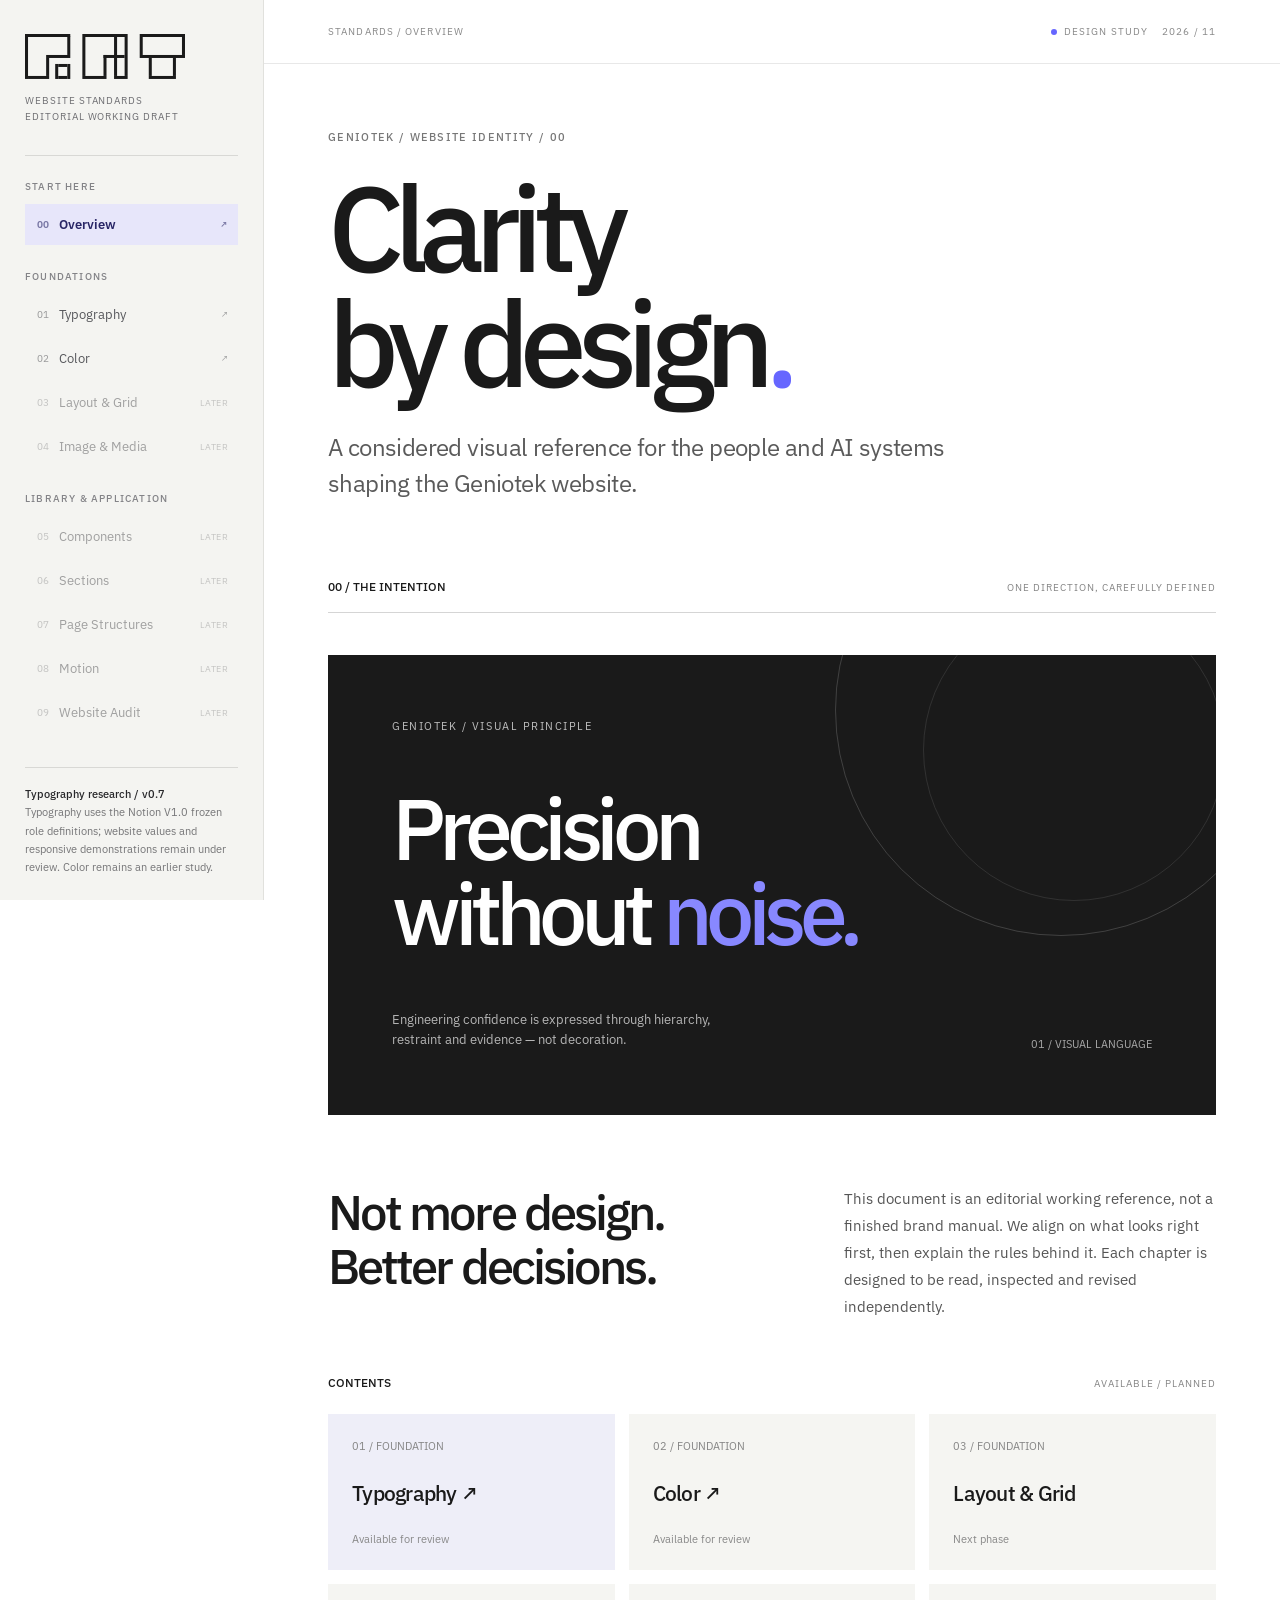
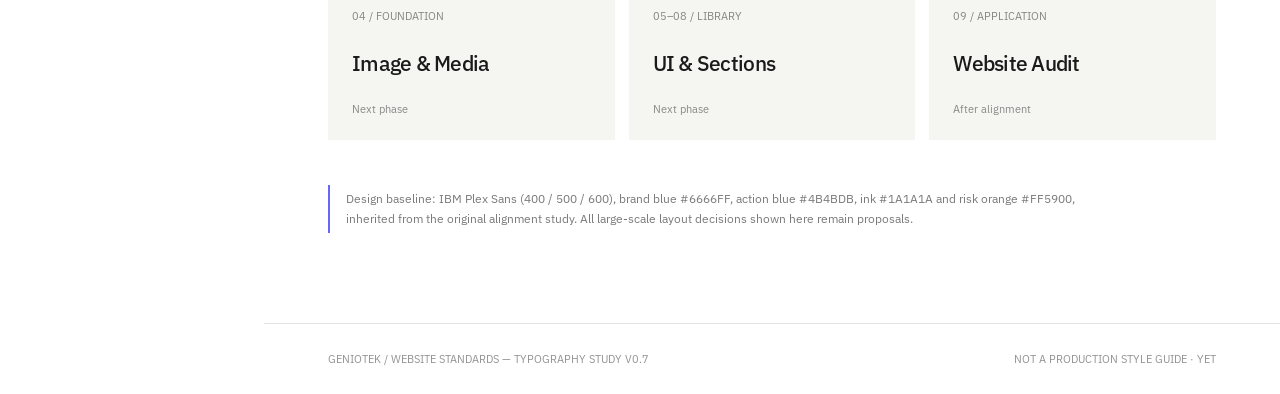
==== commit 84ab47d7: "v0.7 establish shared editorial grid for type roles and rules, with optional overlay" ====
--- a/index.html
+++ b/index.html
@@ -76,9 +76,9 @@
 
 
 
-.type-v4 .pagehead{margin-bottom:34px}.v4-source{display:grid;grid-template-columns:1fr 2.5fr auto;gap:18px;align-items:start;border-top:1px solid #d9d9d7;border-bottom:1px solid #d9d9d7;padding:19px 0 21px;margin-bottom:62px;font-size:12px}.v4-source>span,.v4-kicker{font-size:10px;letter-spacing:.08em;font-weight:600;color:#666}.v4-source p{margin:0;line-height:1.55;color:#666}.v4-source a{color:#4747cc;text-decoration:none;white-space:nowrap}.type-v4 .type-tabs{margin-bottom:64px}.type-v4 .typography-panel[hidden]{display:none!important}.v4-intro{display:grid;grid-template-columns:1.3fr .7fr;gap:8%;align-items:end;margin:40px 0 55px}.v4-intro h2{font-size:clamp(48px,6vw,84px);line-height:1.02;letter-spacing:-.066em;font-weight:500;margin:0}.v4-intro p{color:#646464;line-height:1.7;font-size:15px;max-width:380px;margin:0}.v4-families{border-top:1px solid #d9d9d7}.v4-family{padding:28px 0 37px;border-bottom:1px solid #d9d9d7}.v4-family-meta{display:flex;justify-content:space-between;gap:10px;font-size:10px;letter-spacing:.07em;color:#777}.v4-family-meta b{font-weight:500;color:#6666ff}.v4-display,.v4-sans,.v4-mono{margin:32px 0 30px;overflow-wrap:anywhere}.v4-display{font-size:clamp(42px,7vw,94px);font-weight:600;line-height:.97;letter-spacing:-.056em}.v4-sans{font-weight:500;font-size:clamp(38px,6.2vw,74px);line-height:1.05;letter-spacing:-.058em}.v4-mono{font:500 clamp(29px,4.5vw,56px)/1.25 'IBM Plex Mono',ui-monospace,monospace;letter-spacing:-.025em}.v4-family p{font-size:15px;color:#444;line-height:1.65;max-width:660px}.v4-family-note{font-size:12px;color:#777;border-left:2px solid #6666ff;padding-left:13px;margin-top:20px}.v4-gap{margin-top:75px}.v4-roles{display:grid;grid-template-columns:repeat(2,minmax(0,1fr));border-top:1px solid #dedede;margin:30px 0 65px}.v4-roles>div{padding:24px 16px 24px 0;border-bottom:1px solid #dedede;display:flex;flex-direction:column;gap:8px}.v4-roles b{font-size:22px;font-weight:500;letter-spacing:-.035em}.v4-roles span{font-size:13px;color:#777}.v4-rule-block{display:grid;grid-template-columns:1fr 1fr;border-top:1px solid #dedede;gap:30px;padding:27px 0}.v4-rule-block h3{font-size:24px;font-weight:500;letter-spacing:-.035em}.v4-rule-block p{line-height:1.7;color:#555;font-size:14px}.v4-lab-shell{display:grid;grid-template-columns:minmax(0,1fr) 255px;border:1px solid #ddd;min-height:650px}.v4-lab-stage{background:#f5f5f2;min-width:0;display:flex;flex-direction:column}.v4-lab-head{display:flex;justify-content:space-between;gap:10px;padding:20px;font-size:10px;color:#777;letter-spacing:.04em}.v4-lab-canvas{width:min(100%,1080px);margin:auto;min-width:0;transition:width .16s;display:flex;align-items:center;min-height:505px}.v4-lab-canvas-inner{padding:clamp(20px,5vw,60px);width:100%}.v4-lab-overline{font-size:10px;font-weight:600;letter-spacing:.06em;color:#777;margin-bottom:42px}.v4-lab-text{font-family:'IBM Plex Sans',Arial,sans-serif;font-size:56px;line-height:1.12;font-weight:600;letter-spacing:-.03em;width:76%;overflow-wrap:break-word;word-break:normal;max-width:100%}.v4-lab-caption{margin-top:28px;max-width:380px;color:#666;font-size:15px;line-height:1.6}.v4-lab-cta{display:inline-block;margin-top:20px;font-size:12px;font-weight:600;border-bottom:1px solid #222;padding-bottom:5px}.v4-lab-warning{font-size:11px;color:#777;padding:0 20px 18px}.v4-lab-controls{padding:20px;background:white;border-left:1px solid #ddd;display:flex;flex-direction:column;gap:10px}.v4-lab-controls .v4-kicker{margin-bottom:17px}.v4-lab-controls label{font-size:12px;color:#555;font-weight:500;margin-top:7px}.v4-lab-controls select{width:100%;padding:9px 7px;border:1px solid #ccc;background:#fff;font:12px 'IBM Plex Sans',sans-serif;color:#222}.v4-lab-controls input[type=range]{width:100%;accent-color:#6666ff}.v4-range-label{display:flex;justify-content:space-between;align-items:center;margin-top:5px}.v4-range-label label{margin:0}.v4-range-label output{font-size:11px;color:#777}.v4-reset{cursor:pointer;background:#f2f2f1;border:1px solid #ddd;padding:10px;font-size:12px;text-align:left}.v4-reset:focus-visible,.v4-scenario-picker button:focus-visible{outline:2px solid #6666ff;outline-offset:2px}.v4-inspection{margin:38px 0 0;border-top:1px solid #ddd;padding:25px 0;display:grid;grid-template-columns:.4fr .75fr 1fr;align-items:start;gap:25px}.v4-inspection h3{font-size:24px;font-weight:500;margin:0}.v4-inspection p{color:#666;line-height:1.65;margin:0;font-size:14px}.v4-scenario-picker{display:flex;flex-wrap:wrap;gap:5px;margin:0 0 12px}.v4-scenario-picker button{border:1px solid #ddd;background:#f8f8f7;padding:10px 17px;font-size:12px;color:#555;cursor:pointer}.v4-scenario-picker button[aria-pressed=true]{background:#1a1a1a;color:#fff;border-color:#1a1a1a}.v4-size-switch{margin-bottom:25px}.v4-adapt-stage{min-height:420px;padding:32px;background:#f4f4f2;display:flex;align-items:center;justify-content:center;overflow:auto}.v4-adapt-content{background:#fff;width:min(100%,950px);padding:clamp(22px,5vw,55px);box-shadow:0 12px 30px #00000008}.v4-adapt-content.mobile{width:375px;max-width:100%}.v4-adapt-content.zoom .v4-adapt-body{font-size:200%!important}.v4-adapt-content.zoom h3{font-size:clamp(38px,6vw,64px)}.v4-adapt-content .v4-label{font-size:10px;color:#777;letter-spacing:.08em;margin-bottom:28px}.v4-adapt-content h3{font-weight:500;font-size:clamp(30px,5vw,55px);line-height:1.12;letter-spacing:-.05em;margin:0 0 22px;overflow-wrap:break-word}.v4-adapt-content .v4-adapt-body{font-size:16px;line-height:1.6;color:#555;max-width:60ch}.v4-adapt-content.mobile h3{font-size:34px}.v4-adapt-content.mobile .v4-adapt-body{font-size:16px}.v4-adapt-data{font:15px/1.8 ui-monospace,monospace;overflow-wrap:anywhere}.v4-study-notes{display:grid;grid-template-columns:1fr 1fr;gap:30px;margin:30px 0}.v4-study-notes>div{border-top:1px solid #d5d5d5;padding-top:23px}.v4-study-notes h3,.v4-decision-grid h3{font-size:23px;font-weight:500;letter-spacing:-.025em}.v4-study-notes p,.v4-decision-grid p{color:#666;font-size:14px;line-height:1.7}.v4-decision-grid{display:grid;grid-template-columns:repeat(3,1fr);gap:25px;margin:30px 0 55px}.v4-decision-grid article{border-top:1px solid #ccc;padding-top:20px}.v4-decision-grid article>span{font-size:10px;letter-spacing:.04em;color:#666}.v4-endnote{padding:26px 0;border-top:1px solid #ddd;color:#777;font-size:12px;line-height:1.7}
+.type-v4 .pagehead{margin-bottom:34px}.v4-source{display:grid;grid-template-columns:1fr 2.5fr auto;gap:18px;align-items:start;border-top:1px solid #d9d9d7;border-bottom:1px solid #d9d9d7;padding:19px 0 21px;margin-bottom:62px;font-size:12px}.v4-source>span,.v4-kicker{font-size:10px;letter-spacing:.08em;font-weight:600;color:#666}.v4-source p{margin:0;line-height:1.55;color:#666}.v4-source a{color:#4747cc;text-decoration:none;white-space:nowrap}.type-v4 .type-tabs{margin-bottom:64px}.type-v4 .typography-panel[hidden]{display:none!important}.v4-intro{display:grid;grid-template-columns:1.3fr .7fr;gap:8%;align-items:end;margin:40px 0 55px}.v4-intro h2{font-size:clamp(48px,6vw,84px);line-height:1.02;letter-spacing:-.066em;font-weight:500;margin:0}.v4-intro p{color:#646464;line-height:1.7;font-size:15px;max-width:380px;margin:0}.v4-families{border-top:1px solid #d9d9d7}.v4-family{padding:28px 0 37px;border-bottom:1px solid #d9d9d7}.v4-family-meta{display:flex;justify-content:space-between;gap:10px;font-size:10px;letter-spacing:.07em;color:#777}.v4-family-meta b{font-weight:500;color:#6666ff}.v4-display,.v4-sans,.v4-mono{margin:32px 0 30px;overflow-wrap:anywhere}.v4-display{font-size:clamp(42px,7vw,94px);font-weight:600;line-height:.97;letter-spacing:-.056em}.v4-sans{font-weight:500;font-size:clamp(38px,6.2vw,74px);line-height:1.05;letter-spacing:-.058em}.v4-mono{font:500 clamp(29px,4.5vw,56px)/1.25 'IBM Plex Mono',ui-monospace,monospace;letter-spacing:-.025em}.v4-family p{font-size:15px;color:#444;line-height:1.65;max-width:660px}.v4-family-note{font-size:12px;color:#777;border-left:2px solid #6666ff;padding-left:13px;margin-top:20px}.v4-gap{margin-top:75px}.v4-lab-shell{display:grid;grid-template-columns:minmax(0,1fr) 255px;border:1px solid #ddd;min-height:650px}.v4-lab-stage{background:#f5f5f2;min-width:0;display:flex;flex-direction:column}.v4-lab-head{display:flex;justify-content:space-between;gap:10px;padding:20px;font-size:10px;color:#777;letter-spacing:.04em}.v4-lab-canvas{width:min(100%,1080px);margin:auto;min-width:0;transition:width .16s;display:flex;align-items:center;min-height:505px}.v4-lab-canvas-inner{padding:clamp(20px,5vw,60px);width:100%}.v4-lab-overline{font-size:10px;font-weight:600;letter-spacing:.06em;color:#777;margin-bottom:42px}.v4-lab-text{font-family:'IBM Plex Sans',Arial,sans-serif;font-size:56px;line-height:1.12;font-weight:600;letter-spacing:-.03em;width:76%;overflow-wrap:break-word;word-break:normal;max-width:100%}.v4-lab-caption{margin-top:28px;max-width:380px;color:#666;font-size:15px;line-height:1.6}.v4-lab-cta{display:inline-block;margin-top:20px;font-size:12px;font-weight:600;border-bottom:1px solid #222;padding-bottom:5px}.v4-lab-warning{font-size:11px;color:#777;padding:0 20px 18px}.v4-lab-controls{padding:20px;background:white;border-left:1px solid #ddd;display:flex;flex-direction:column;gap:10px}.v4-lab-controls .v4-kicker{margin-bottom:17px}.v4-lab-controls label{font-size:12px;color:#555;font-weight:500;margin-top:7px}.v4-lab-controls select{width:100%;padding:9px 7px;border:1px solid #ccc;background:#fff;font:12px 'IBM Plex Sans',sans-serif;color:#222}.v4-lab-controls input[type=range]{width:100%;accent-color:#6666ff}.v4-range-label{display:flex;justify-content:space-between;align-items:center;margin-top:5px}.v4-range-label label{margin:0}.v4-range-label output{font-size:11px;color:#777}.v4-reset{cursor:pointer;background:#f2f2f1;border:1px solid #ddd;padding:10px;font-size:12px;text-align:left}.v4-reset:focus-visible,.v4-scenario-picker button:focus-visible{outline:2px solid #6666ff;outline-offset:2px}.v4-inspection{margin:38px 0 0;border-top:1px solid #ddd;padding:25px 0;display:grid;grid-template-columns:.4fr .75fr 1fr;align-items:start;gap:25px}.v4-inspection h3{font-size:24px;font-weight:500;margin:0}.v4-inspection p{color:#666;line-height:1.65;margin:0;font-size:14px}.v4-scenario-picker{display:flex;flex-wrap:wrap;gap:5px;margin:0 0 12px}.v4-scenario-picker button{border:1px solid #ddd;background:#f8f8f7;padding:10px 17px;font-size:12px;color:#555;cursor:pointer}.v4-scenario-picker button[aria-pressed=true]{background:#1a1a1a;color:#fff;border-color:#1a1a1a}.v4-size-switch{margin-bottom:25px}.v4-adapt-stage{min-height:420px;padding:32px;background:#f4f4f2;display:flex;align-items:center;justify-content:center;overflow:auto}.v4-adapt-content{background:#fff;width:min(100%,950px);padding:clamp(22px,5vw,55px);box-shadow:0 12px 30px #00000008}.v4-adapt-content.mobile{width:375px;max-width:100%}.v4-adapt-content.zoom .v4-adapt-body{font-size:200%!important}.v4-adapt-content.zoom h3{font-size:clamp(38px,6vw,64px)}.v4-adapt-content .v4-label{font-size:10px;color:#777;letter-spacing:.08em;margin-bottom:28px}.v4-adapt-content h3{font-weight:500;font-size:clamp(30px,5vw,55px);line-height:1.12;letter-spacing:-.05em;margin:0 0 22px;overflow-wrap:break-word}.v4-adapt-content .v4-adapt-body{font-size:16px;line-height:1.6;color:#555;max-width:60ch}.v4-adapt-content.mobile h3{font-size:34px}.v4-adapt-content.mobile .v4-adapt-body{font-size:16px}.v4-adapt-data{font:15px/1.8 ui-monospace,monospace;overflow-wrap:anywhere}.v4-study-notes{display:grid;grid-template-columns:1fr 1fr;gap:30px;margin:30px 0}.v4-study-notes>div{border-top:1px solid #d5d5d5;padding-top:23px}.v4-study-notes h3,.v4-decision-grid h3{font-size:23px;font-weight:500;letter-spacing:-.025em}.v4-study-notes p,.v4-decision-grid p{color:#666;font-size:14px;line-height:1.7}.v4-decision-grid{display:grid;grid-template-columns:repeat(3,1fr);gap:25px;margin:30px 0 55px}.v4-decision-grid article{border-top:1px solid #ccc;padding-top:20px}.v4-decision-grid article>span{font-size:10px;letter-spacing:.04em;color:#666}.v4-endnote{padding:26px 0;border-top:1px solid #ddd;color:#777;font-size:12px;line-height:1.7}
 @media(max-width:1050px){.v4-lab-shell{grid-template-columns:minmax(0,1fr)}.v4-lab-controls{border-left:0;border-top:1px solid #ddd;display:grid;grid-template-columns:repeat(2,minmax(0,1fr));align-content:start}.v4-lab-controls .v4-kicker{grid-column:1/-1}.v4-lab-controls select,.v4-lab-controls input[type=range]{grid-column:auto}.v4-lab-canvas{min-height:430px}.v4-decision-grid{grid-template-columns:1fr 1fr}}
-@media(max-width:700px){.v4-source{grid-template-columns:1fr;gap:9px}.type-v4 .type-tabs{margin-bottom:35px}.v4-intro{grid-template-columns:1fr;gap:20px}.v4-lab-controls{display:flex}.v4-lab-canvas{min-height:340px}.v4-lab-canvas-inner{padding:24px}.v4-lab-text{font-size:40px!important;width:100%!important}.v4-inspection{grid-template-columns:1fr}.v4-rule-block,.v4-study-notes,.v4-roles{grid-template-columns:1fr}.v4-decision-grid{grid-template-columns:1fr}.v4-adapt-stage{padding:8px}.v4-adapt-content{padding:24px}}
+@media(max-width:700px){.v4-source{grid-template-columns:1fr;gap:9px}.type-v4 .type-tabs{margin-bottom:35px}.v4-intro{grid-template-columns:1fr;gap:20px}.v4-lab-controls{display:flex}.v4-lab-canvas{min-height:340px}.v4-lab-canvas-inner{padding:24px}.v4-lab-text{font-size:40px!important;width:100%!important}.v4-inspection{grid-template-columns:1fr}.v4-rule-block,.v4-study-notes,.v4-decision-grid{grid-template-columns:1fr}.v4-adapt-stage{padding:8px}.v4-adapt-content{padding:24px}}
 
 /* V0.5 — contextual typography studies */
 .v5-section{border-top:1px solid #c9c9c5;padding-top:22px;margin-top:45px}.v5-lead{font-size:clamp(30px,4vw,60px);line-height:1.08;letter-spacing:-.035em;margin:20px 0}.v5-overline{font:600 11px 'IBM Plex Sans',sans-serif;letter-spacing:.12em;text-transform:uppercase;color:#777}.v5-note{color:#656560;font-size:14px;line-height:1.65;max-width:720px}.v5-grid{display:grid;grid-template-columns:repeat(2,minmax(0,1fr));gap:14px;margin:25px 0}.v5-spec{border:1px solid #d6d6d0;background:#fff;padding:22px;min-width:0}.v5-spec.dark{background:#1a1a1a;color:#fff}.v5-spec h3{font-size:clamp(25px,3.2vw,44px);font-weight:600;letter-spacing:-.03em;line-height:1.1;margin:26px 0 18px}.v5-spec p{font-size:15px;line-height:1.55;color:#70706b}.v5-spec.dark p{color:#b4b4b4}.v5-spec .v5-tag{font-size:10px;letter-spacing:.14em;text-transform:uppercase;color:#74746f}.v5-spec.dark .v5-tag{color:#c9c9c9}.v5-micro{margin-top:22px;border-top:1px solid #ddd;padding-top:12px;font-size:12px;line-height:1.5;color:#74746f}.v5-toolbar{display:flex;gap:8px;flex-wrap:wrap;margin:22px 0}.v5-pill{border:1px solid #ccc;background:transparent;padding:9px 15px;color:#333;cursor:pointer;font:500 12px 'IBM Plex Sans',sans-serif}.v5-pill[aria-pressed=true]{background:#1a1a1a;color:white;border-color:#1a1a1a}.v5-preview{border:1px solid #ddd;background:#f7f7f4;padding:clamp(18px,4vw,48px);transition:max-width .2s ease;max-width:100%;margin:14px auto;overflow-wrap:anywhere}.v5-preview.narrow{max-width:390px}.v5-preview .v5-big{font-weight:600;line-height:1.09;letter-spacing:-.035em;font-size:clamp(30px,4.2vw,62px);max-width:640px;margin:18px 0}.v5-preview.narrow .v5-big{font-size:36px}.v5-preview .v5-copy{font-size:17px;line-height:1.58;max-width:58ch}.v5-rule{border-top:1px solid #d8d8d3;padding:17px 0;display:grid;grid-template-columns:140px 1fr;gap:20px}.v5-rule h4{font-size:13px;margin:0}.v5-rule p{font-size:14px;line-height:1.65;margin:0;color:#61615e}.v5-label{font-size:11px;letter-spacing:.1em;text-transform:uppercase;color:#5c5c5b}.v5-audit{display:grid;grid-template-columns:30px 1fr;gap:14px;border-top:1px solid #d5d5d0;padding:18px 0}.v5-audit b{display:block;font-size:15px;margin-bottom:5px}.v5-audit p{font-size:13px;color:#676763;line-height:1.65;margin:0}.v5-status{font-size:10px;letter-spacing:.08em;color:#7b5d31;text-transform:uppercase;display:block;margin-top:7px}.v5-source{background:#eeeee9;padding:19px;font-size:13px;line-height:1.7;margin-top:24px}.v5-source a{color:#3535a7}.v5-choice{display:flex;gap:10px;flex-wrap:wrap;margin:17px 0}.v5-choice button{padding:10px 14px;background:#eee;border:1px solid #ccc;cursor:pointer;font:500 12px 'IBM Plex Sans',sans-serif}.v5-choice button[aria-pressed=true]{background:#6666ff;color:#fff;border-color:#6666ff}.v5-explain{padding:18px 22px;border-left:3px solid #6666ff;background:#f1f1f5;font-size:14px;line-height:1.65;min-height:76px}@media(max-width:720px){.v5-grid{grid-template-columns:1fr}.v5-rule{grid-template-columns:1fr;gap:6px}.v5-spec{padding:18px}}
@@ -146,14 +146,14 @@
 .type-v4 .v4-family-note{margin-top:16px;font-size:12px;line-height:1.5}
 .type-v4 .v4-family-meta b{font-size:11px;letter-spacing:0}
 .type-v4 .v4-gap{margin-top:58px}
-.type-v4 .v4-roles{display:grid;grid-template-columns:repeat(2,minmax(0,1fr));gap:0 40px;border-top:0;margin:26px 0 42px}
-.type-v4 .v4-roles>div{border-bottom:1px solid var(--guide-border);padding:18px 0;gap:5px}
-.type-v4 .v4-roles b{font-size:21px;line-height:1.2;font-weight:500}
-.type-v4 .v4-roles span{font-size:13px;line-height:1.48}
-.type-v4 .v4-rule-block{border:0;grid-template-columns:minmax(200px,.9fr) minmax(0,1.15fr);gap:clamp(32px,6vw,110px);padding:31px 0}
-.type-v4 .v4-rule-block:nth-of-type(even){padding:31px clamp(22px,3vw,42px);background:#f6f6f4}
-.type-v4 .v4-rule-block h3{font-size:24px;line-height:1.22;font-weight:500;letter-spacing:-.035em;margin:13px 0 0}
-.type-v4 .v4-rule-block p{max-width:60ch;margin:0}
+
+
+
+
+
+
+
+
 
 /* Adaptive: one compact compare band, then decision studies with uneven emphasis. */
 .type-v4 .v4-study-notes{grid-template-columns:1.1fr 1fr;gap:16px;margin:24px 0 51px}
@@ -212,8 +212,8 @@
   .type-v4 .type-tabs{grid-template-columns:repeat(2,minmax(0,1fr));gap:3px}
   .type-v4 .type-tab{padding:12px 11px}
   .type-v4 .type-tab span{font-size:14px}
-  .type-v4 .v4-roles{grid-template-columns:1fr}
-  .type-v4 .v4-rule-block{grid-template-columns:1fr;gap:12px}
+  
+  
   .type-v4 .v4-study-notes{grid-template-columns:1fr}
   .type-v4 .v4-decision-grid{grid-template-columns:1fr}
   .type-v4 .v5-grid{grid-template-columns:1fr}
@@ -302,6 +302,53 @@
 .type-v4 .typography-panel>.v4-intro:first-child{margin-top:10px}
 .type-v4 #panel-context>.v5-lead:first-child{margin-top:12px}
 @media(max-width:760px){.type-v4 .font-load-panel{margin:0 0 23px}.type-v4 .font-load-body{max-width:100%}}
+
+/* V0.7 — reusable editorial grid foundation, phase 1: Semantic Roles + two principles.
+   Geometry: 12 columns, shared 24px gutter, 8px spatial unit; no custom offsets for shaded content. */
+:root{--g-grid-unit:8px;--g-grid-gutter:24px;--g-grid-line:#e7e7e3}
+.grid-study{--g-grid-col:repeat(12,minmax(0,1fr));position:relative;margin:72px 0 36px;isolation:isolate}
+.grid-study-head{display:grid;grid-template-columns:var(--g-grid-col);column-gap:var(--g-grid-gutter);align-items:end;margin:0 0 32px}
+.grid-study-head>div:first-child{grid-column:1/span 5;min-width:0}
+.grid-study-eyebrow{font:500 11px/16px "IBM Plex Sans",sans-serif;letter-spacing:.025em;color:#898985;margin:0 0 12px}
+.grid-study-head h3{font:500 clamp(30px,3vw,40px)/1.12 "IBM Plex Sans",sans-serif;letter-spacing:-.045em;color:#1a1a1a;margin:0}
+.grid-study-tools{grid-column:6/span 7;min-width:0;display:flex;align-items:center;justify-content:space-between;gap:16px}
+.grid-study-tools>span{font:400 12px/1.5 "IBM Plex Sans",sans-serif;color:#878783}
+.grid-study-tools button{flex-shrink:0;display:inline-flex;align-items:center;gap:7px;border:1px solid #dededa;background:transparent;color:#666662;padding:7px 10px;border-radius:4px;cursor:pointer;font:500 11px/1.3 "IBM Plex Sans",sans-serif}
+.grid-study-tools button[aria-pressed="true"]{border-color:#6666ff;color:#3737b9;background:#f0f0ff}
+.grid-study-tools button:focus-visible{outline:2px solid #4b4bdb;outline-offset:3px}
+.role-ledger{margin:0 0 56px;border-top:1px solid var(--g-grid-line)}
+.role-row,.principle-row{display:grid;grid-template-columns:var(--g-grid-col);column-gap:var(--g-grid-gutter);align-items:start}
+.role-row{padding:24px 0;border-bottom:1px solid var(--g-grid-line)}
+.role-row>b{grid-column:1/span 5;font:500 clamp(18px,1.55vw,21px)/24px "IBM Plex Sans",sans-serif;letter-spacing:-.025em;color:#1a1a1a}
+.role-row>span{grid-column:6/span 7;font:400 15px/24px "IBM Plex Sans",sans-serif;color:#70706d}
+.principle-rows{display:grid;gap:0}
+.principle-row{position:relative;padding:36px 0 40px}
+.principle-row::before{content:"";position:absolute;inset:0 -12px;background:transparent;z-index:-1;pointer-events:none}
+.principle-row-muted::before{background:#f5f5f2}
+.principle-title{grid-column:1/span 5;min-width:0}
+.principle-title>span{display:block;font:500 11px/16px "IBM Plex Sans",sans-serif;letter-spacing:.025em;color:#878783;margin:0 0 12px}
+.principle-title h4{font:500 clamp(22px,1.9vw,27px)/1.22 "IBM Plex Sans",sans-serif;letter-spacing:-.04em;margin:0;color:#1a1a1a}
+.principle-row>p{grid-column:6/span 7;font:400 15px/24px "IBM Plex Sans",sans-serif;color:#676763;max-width:62ch;margin:0}
+.grid-guides{pointer-events:none;display:none;position:absolute;inset:0;z-index:5;grid-template-columns:var(--g-grid-col);gap:var(--g-grid-gutter)}
+.grid-guides>span{background:rgba(102,102,255,.075);border-inline:1px solid rgba(102,102,255,.20);min-width:0}
+.grid-study.grid-visible .grid-guides{display:grid}
+@media(max-width:1050px){
+ .grid-study{--g-grid-gutter:20px}
+ .grid-study-head>div:first-child,.role-row>b,.principle-title{grid-column:1/span 5}
+ .grid-study-tools,.role-row>span,.principle-row>p{grid-column:6/span 7}
+}
+@media(max-width:700px){
+ .grid-study{--g-grid-col:repeat(4,minmax(0,1fr));--g-grid-gutter:12px;margin-top:52px}
+ .grid-study-head>div:first-child{grid-column:1/-1}
+ .grid-study-tools{grid-column:1/-1;margin-top:18px;gap:12px}
+ .role-ledger{margin-bottom:36px}
+ .role-row{padding:20px 0}
+ .role-row>b{grid-column:1/span 2;font-size:17px;line-height:22px}
+ .role-row>span{grid-column:3/span 2;font-size:13px;line-height:21px}
+ .principle-row{padding:28px 0;row-gap:18px}
+ .principle-title,.principle-row>p{grid-column:1/-1}
+ .principle-row>p{font-size:14px;line-height:23px}
+}
 </style></head><body>
 <div class="app"><aside aria-label="Chapter navigation" class="side" id="sidebar">
 <button aria-label="Close navigation" class="mobile-close" id="closeMenu">×</button>
@@ -309,7 +356,7 @@
 <div class="navgroup">Start here</div><nav class="nav"><button aria-current="page" data-page="overview"><span class="num">00</span><span class="lbl">Overview</span><span class="status">↗</span></button></nav>
 <div class="navgroup">Foundations</div><nav class="nav"><button data-page="typography"><span class="num">01</span><span class="lbl">Typography</span><span class="status">↗</span></button><button data-page="color"><span class="num">02</span><span class="lbl">Color</span><span class="status">↗</span></button><button disabled="" title="Planned for later"><span class="num">03</span><span class="lbl">Layout &amp; Grid</span><span class="status">Later</span></button><button disabled=""><span class="num">04</span><span class="lbl">Image &amp; Media</span><span class="status">Later</span></button></nav>
 <div class="navgroup">Library &amp; Application</div><nav class="nav"><button disabled=""><span class="num">05</span><span class="lbl">Components</span><span class="status">Later</span></button><button disabled=""><span class="num">06</span><span class="lbl">Sections</span><span class="status">Later</span></button><button disabled=""><span class="num">07</span><span class="lbl">Page Structures</span><span class="status">Later</span></button><button disabled=""><span class="num">08</span><span class="lbl">Motion</span><span class="status">Later</span></button><button disabled=""><span class="num">09</span><span class="lbl">Website Audit</span><span class="status">Later</span></button></nav>
-<div class="side-bottom"><strong>Typography research / v0.6.3</strong><br/>Typography uses the Notion V1.0 frozen role definitions; website values and responsive demonstrations remain under review. Color remains an earlier study.</div></aside>
+<div class="side-bottom"><strong>Typography research / v0.7</strong><br/>Typography uses the Notion V1.0 frozen role definitions; website values and responsive demonstrations remain under review. Color remains an earlier study.</div></aside>
 <div class="main"><header class="topbar"><div style="display:flex;align-items:center;gap:10px"><button aria-label="Open navigation" class="mobile-menu" id="openMenu">☰</button><div class="crumb" id="crumb">Standards / Overview</div></div><div class="topright"><span><i class="dot"></i>DESIGN STUDY</span><span>2026 / 11</span></div></header>
 <section class="page active" id="page-overview"><div class="wrap"><div class="pagehead"><div class="eyebrow">Geniotek / Website identity / 00</div><h1>Clarity<br/>by design<span style="color:var(--blue)">.</span></h1><p class="lead">A considered visual reference for the people and AI systems shaping the Geniotek website.</p></div><div class="chapterline"><strong>00 / THE INTENTION</strong><span>One direction, carefully defined</span></div><hr class="rule"/><div class="overview-hero"><div class="overview-kicker">GENIOTEK / VISUAL PRINCIPLE</div><h2>Precision<br/>without <em>noise.</em></h2><div class="overview-foot"><p>Engineering confidence is expressed through hierarchy, restraint and evidence — not decoration.</p><span>01 / VISUAL LANGUAGE</span></div></div><div class="introcolumns"><h3>Not more design.<br/>Better decisions.</h3><p>This document is an editorial working reference, not a finished brand manual. We align on what looks right first, then explain the rules behind it. Each chapter is designed to be read, inspected and revised independently.</p></div><div class="chapterline"><strong>CONTENTS</strong><span>Available / Planned</span></div><div class="indexitems"><div class="indexitem"><small>01 / FOUNDATION</small><button data-go="typography"><b>Typography ↗</b></button><span>Available for review</span></div><div class="indexitem"><small>02 / FOUNDATION</small><button data-go="color"><b>Color ↗</b></button><span>Available for review</span></div><div class="indexitem"><small>03 / FOUNDATION</small><b>Layout &amp; Grid</b><span>Next phase</span></div><div class="indexitem"><small>04 / FOUNDATION</small><b>Image &amp; Media</b><span>Next phase</span></div><div class="indexitem"><small>05–08 / LIBRARY</small><b>UI &amp; Sections</b><span>Next phase</span></div><div class="indexitem"><small>09 / APPLICATION</small><b>Website Audit</b><span>After alignment</span></div></div><div class="editorialnote">Design baseline: IBM Plex Sans (400 / 500 / 600), brand blue #6666FF, action blue #4B4BDB, ink #1A1A1A and risk orange #FF5900, inherited from the original alignment study. All large-scale layout decisions shown here remain proposals.</div></div></section>
 <section class="page" id="page-typography"><div class="wrap type-v4">
@@ -326,10 +373,24 @@
 <div class="v4-families"><article class="v4-family"><div class="v4-family-meta"><span>DISPLAY / SPECIAL PURPOSE</span><b>FROZEN ROLE</b></div><div class="v4-display specimen-archivo">ENGINEERING<br/>JUDGMENT.</div><p>Geniotek Display = Archivo variable, weight 700, width 118%. Short statements and selected marketing hero titles only. <strong>Exact rendering still requires visual review; the live loading status is shown above.</strong></p><div class="v4-family-note">Do not simulate width with CSS transforms. Do not apply to every heading.</div></article>
 <article class="v4-family"><div class="v4-family-meta"><span>SANS / PRIMARY</span><b>FROZEN ROLE</b></div><div class="v4-sans">The details<br/>make the difference.</div><p>IBM Plex Sans · English headings, body, interface, buttons, explanatory copy. Use semantic importance rather than automatic scaling.</p><div class="v4-family-note">Web version loads IBM Plex Sans through Google Fonts (400 / 500 / 600 / 700). Verify live font status above.</div></article>
 <article class="v4-family"><div class="v4-family-meta"><span>MONO / TECHNICAL</span><b>FROZEN ROLE</b></div><div class="v4-mono">Ø 24.50 mm<br/>± 0.05 mm<br/>LOT A-042</div><p>IBM Plex Mono · tolerances, part identifiers, aligned technical values. Ordinary numbers within sentences remain in Sans.</p><div class="v4-family-note">Web version requests IBM Plex Mono from Google Fonts. <span id="mono-spec-status">Checking font delivery…</span></div></article></div>
-<div class="chapterline v4-gap"><strong>01.02 / SEMANTIC ROLES</strong><span>Approved meaning · Web sizing under review</span></div>
-<div class="v4-roles"><div><b>display</b><span>Short brand statement</span></div><div><b>heading-1 / 2 / 3</b><span>Document and section hierarchy</span></div><div><b>body</b><span>Continuous reading</span></div><div><b>label / caption</b><span>Navigation, controls, explanatory notes</span></div><div><b>data</b><span>Engineering values and identifiers</span></div></div>
-<div class="v4-rule-block"><div><span class="v4-kicker">MUST / FROM V1.0</span><h3>Choose the role first.</h3></div><p>AI should identify the content’s job before assigning numerical styling. Display may be used for short marketing headlines; long product titles normally stay in Sans. Heading size alone does not determine HTML heading structure.</p></div>
-<div class="v4-rule-block"><div><span class="v4-kicker">IMPLEMENTATION STATUS</span><h3>Chinese and font fallback.</h3></div><p>IBM Plex Sans SC is the preferred Chinese candidate, but glyph coverage and production assets are not verified. Use the documented fallback: IBM Plex Sans SC → PingFang SC → Microsoft YaHei → sans-serif. Font fallback must not silently alter content or hierarchy.</p></div>
+<section class="grid-study" id="grid-study" aria-labelledby="grid-study-title">
+  <header class="grid-study-head">
+    <div><p class="grid-study-eyebrow">TYPE SYSTEM / STRUCTURE</p><h3 id="grid-study-title">Semantic roles</h3></div>
+    <div class="grid-study-tools"><span>Meaning approved · web sizing under review</span><button type="button" id="toggle-grid" aria-pressed="false" aria-controls="grid-study" title="Show or hide the 12-column alignment grid">Show grid <span aria-hidden="true">#</span></button></div>
+  </header>
+  <div class="role-ledger" aria-label="Five typographic roles">
+    <div class="role-row"><b>display</b><span>Short brand statement</span></div>
+    <div class="role-row"><b>heading-1 / 2 / 3</b><span>Document and section hierarchy</span></div>
+    <div class="role-row"><b>body</b><span>Continuous reading</span></div>
+    <div class="role-row"><b>label / caption</b><span>Navigation, controls, explanatory notes</span></div>
+    <div class="role-row"><b>data</b><span>Engineering values and identifiers</span></div>
+  </div>
+  <div class="principle-rows">
+    <article class="principle-row"><div class="principle-title"><span>PRINCIPLE</span><h4>Choose the role first.</h4></div><p>AI should identify the content’s job before assigning numerical styling. Display may be used for short marketing headlines; long product titles normally stay in Sans. Heading size alone does not determine HTML heading structure.</p></article>
+    <article class="principle-row principle-row-muted"><div class="principle-title"><span>IMPLEMENTATION</span><h4>Chinese and font fallback.</h4></div><p>IBM Plex Sans SC is the preferred Chinese candidate, but glyph coverage and production assets are not verified. Use the documented fallback: IBM Plex Sans SC → PingFang SC → Microsoft YaHei → sans-serif. Font fallback must not silently alter content or hierarchy.</p></article>
+  </div>
+  <div class="grid-guides" aria-hidden="true"><span></span><span></span><span></span><span></span><span></span><span></span><span></span><span></span><span></span><span></span><span></span><span></span></div>
+</section>
 </div>
 <div aria-labelledby="tab-lab" class="typography-panel" hidden="" id="panel-lab" role="tabpanel">
 
@@ -386,7 +447,7 @@
 </div>
 </div></div></section>
 <section class="page" id="page-color"><div class="wrap"><div class="pagehead"><div class="eyebrow">Foundations / 02 / <span class="accent">In review</span></div><h1>Color<span style="color:var(--blue)">.</span></h1><p class="lead">Color should have a job. Recognition, contrast and emphasis — never decoration for its own sake.</p></div><div class="chapterline"><strong>02.01 / PRIMARY CONTRAST</strong><span>Established palette</span></div><hr class="rule"/><div class="colorscene"><div class="colorscene-main"><span class="swatch-id">01 / Brand recognition</span><div><div class="hex">#6666FF</div><p>Expresses the brand identity. Use with intentional contrast, especially when setting text.</p></div></div><div class="colorscene-side"><span class="swatch-id">02 / Technical foundation</span><div><div class="hex">#1A1A1A</div><p>Gives the system its editorial and technical character.</p></div></div></div><div class="chapterline"><strong>02.02 / COLOR ROLES</strong><span>Values from original study</span></div><hr class="rule"/><div class="palette"><div class="swatch"><div class="chip" style="background:#6666ff"></div><b>Brand</b><p>#6666FF</p></div><div class="swatch"><div class="chip" style="background:#4b4bdb"></div><b>Action</b><p>#4B4BDB</p></div><div class="swatch"><div class="chip" style="background:#1a1a1a"></div><b>Ink</b><p>#1A1A1A</p></div><div class="swatch"><div class="chip" style="background:#ff5900"></div><b>Risk</b><p>#FF5900</p></div></div><div class="contrast"><div><div class="eyebrow">02.03 / LEGIBILITY</div><h3>Contrast is not optional.</h3><p>The earlier alignment study measured white text on brand blue at approximately 4.28:1 — below the 4.5:1 standard for ordinary small text. It proposed deeper blue #4B4BDB for contrast-sensitive applications.</p><p>These examples illustrate the distinction; final usage rules require review.</p></div><div class="samplebox"><div class="samples blue"><span>BRAND BLUE / CAUTION FOR SMALL TYPE</span><div><b>Explore<br/>our work.</b><span style="display:block;margin-top:8px">#6666FF · 4.28:1*</span></div></div><div class="samples deep"><span>DEEP BLUE / BETTER CONTRAST</span><div><b>Explore<br/>our work.</b><span style="display:block;margin-top:8px">#4B4BDB · 6.31:1*</span></div></div></div></div><div class="editorialnote">* Contrast values are carried forward from the original study for white text. Orange is a risk / attention accent, not a new general-purpose section background. Additional neutrals and state colors remain undecided.</div></div></section>
-<footer class="footer"><span>GENIOTEK / WEBSITE STANDARDS — TYPOGRAPHY STUDY V0.6.3</span><span>NOT A PRODUCTION STYLE GUIDE · YET</span></footer></div></div>
+<footer class="footer"><span>GENIOTEK / WEBSITE STANDARDS — TYPOGRAPHY STUDY V0.7</span><span>NOT A PRODUCTION STYLE GUIDE · YET</span></footer></div></div>
 <script>
 (function(){const pages=[...document.querySelectorAll('.page')],navBtns=[...document.querySelectorAll('[data-page]')],side=document.getElementById('sidebar');function activate(name,history=true){if(!document.getElementById('page-'+name))return;pages.forEach(p=>p.classList.toggle('active',p.id==='page-'+name));navBtns.forEach(b=>{if(b.dataset.page===name)b.setAttribute('aria-current','page');else b.removeAttribute('aria-current')});document.getElementById('crumb').textContent='Standards / '+(name==='overview'?'Overview':name==='typography'?'Typography':'Color');document.body.classList.remove('nav-open');window.scrollTo({top:0,behavior:'instant'});if(history&&location.hash!=='#'+name)history.replaceState(null,'','#'+name)}navBtns.forEach(b=>b.addEventListener('click',()=>activate(b.dataset.page)));document.querySelectorAll('[data-go]').forEach(b=>b.addEventListener('click',()=>activate(b.dataset.go)));window.addEventListener('hashchange',()=>activate(location.hash.slice(1),false));if(['overview','typography','color'].includes(location.hash.slice(1)))activate(location.hash.slice(1),false);document.getElementById('openMenu').addEventListener('click',()=>document.body.classList.add('nav-open'));document.getElementById('closeMenu').addEventListener('click',()=>document.body.classList.remove('nav-open'));document.addEventListener('keydown',e=>{if(e.key==='Escape')document.body.classList.remove('nav-open')});document.querySelectorAll('[data-device]').forEach(b=>b.addEventListener('click',()=>{document.querySelectorAll('[data-device]').forEach(x=>x.setAttribute('aria-pressed',String(x===b)));document.getElementById('typeStage').classList.toggle('mobile',b.dataset.device==='mobile')}));document.getElementById('specToggle').addEventListener('click',e=>{let on=e.currentTarget.getAttribute('aria-pressed')!=='true';e.currentTarget.setAttribute('aria-pressed',String(on));document.getElementById('typeStage').classList.toggle('show-spec',on)});})();
 </script><script>(function(){
@@ -426,4 +487,4 @@
 const labFont=document.getElementById('lab-font');if(labFont)labFont.dispatchEvent(new Event('change'));
 }if(document.readyState==="loading")document.addEventListener("DOMContentLoaded",check);else check();
 })();
-</script></body></html>+</script><script>(function(){const btn=document.getElementById('toggle-grid'),study=document.getElementById('grid-study');if(!btn||!study)return;btn.addEventListener('click',function(){const on=btn.getAttribute('aria-pressed')!=='true';btn.setAttribute('aria-pressed',String(on));btn.firstChild.textContent=on?'Hide grid ':'Show grid ';study.classList.toggle('grid-visible',on)});})();</script></body></html>
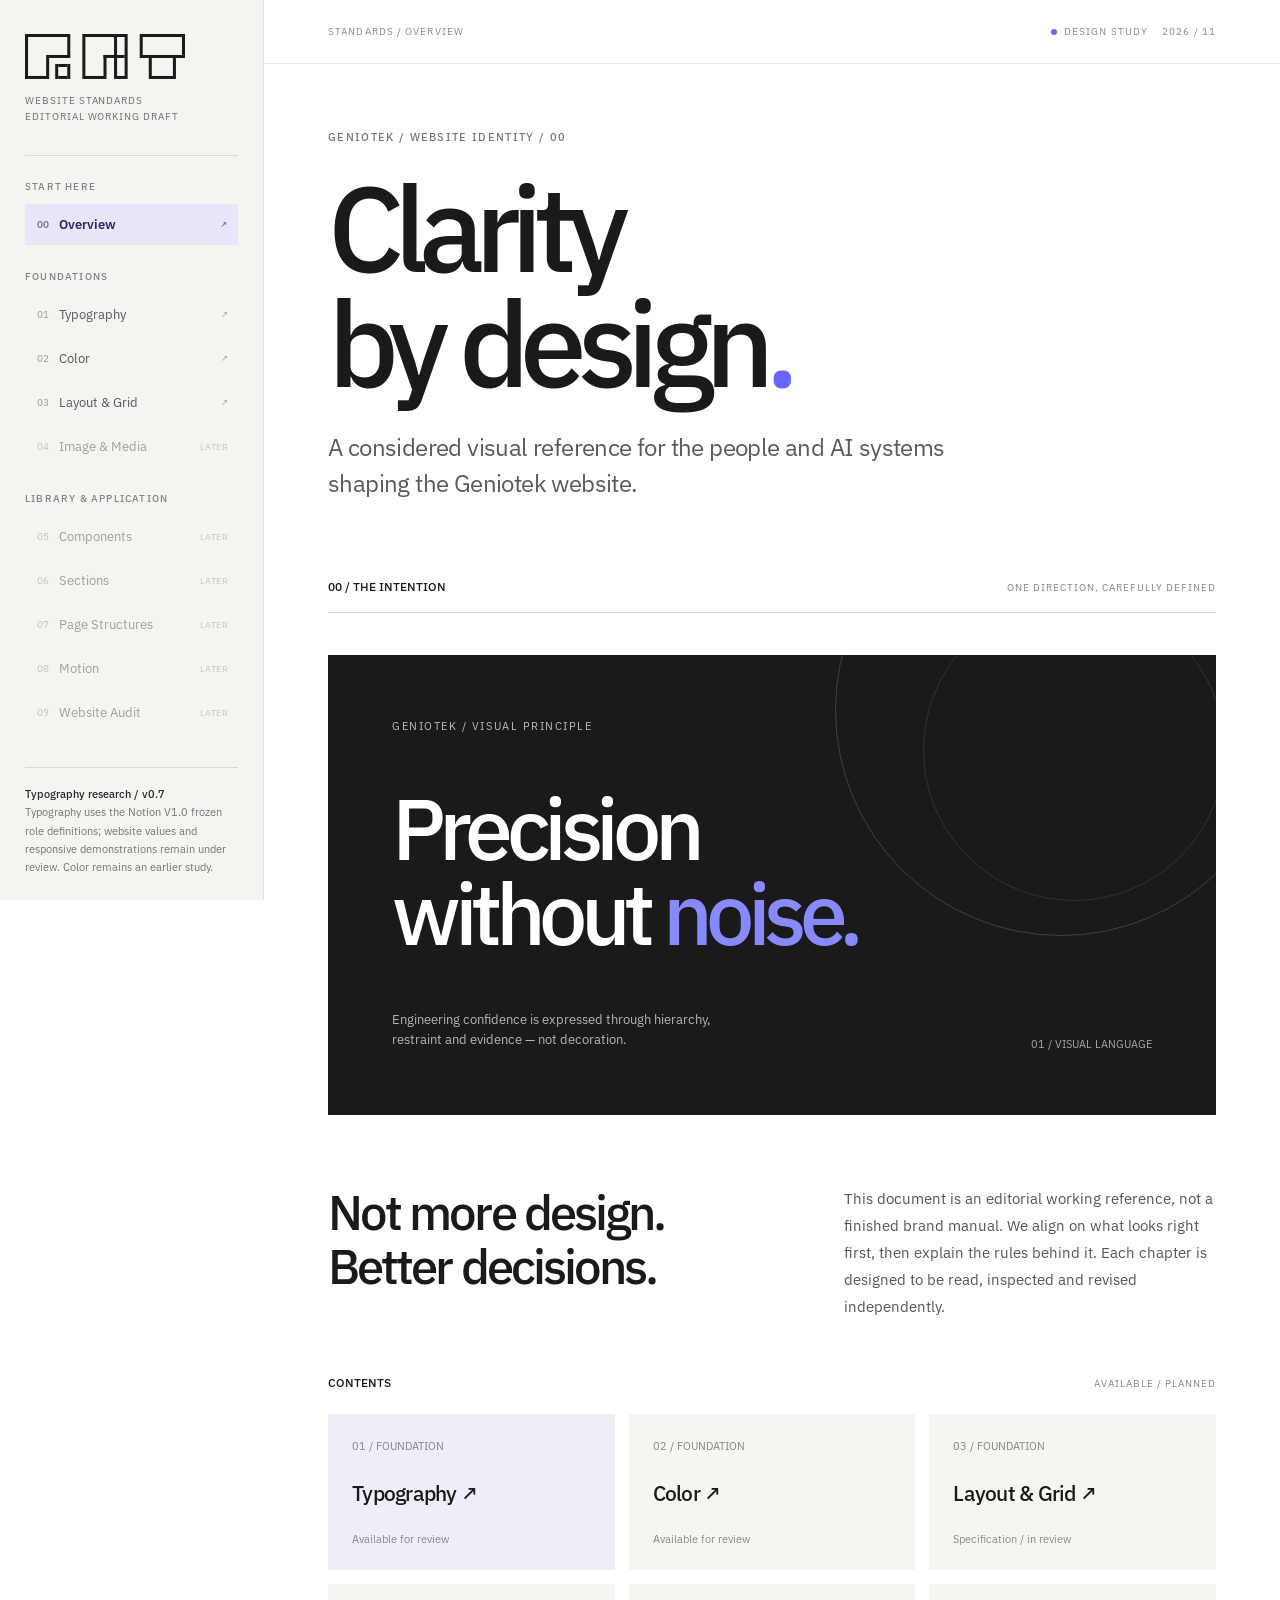
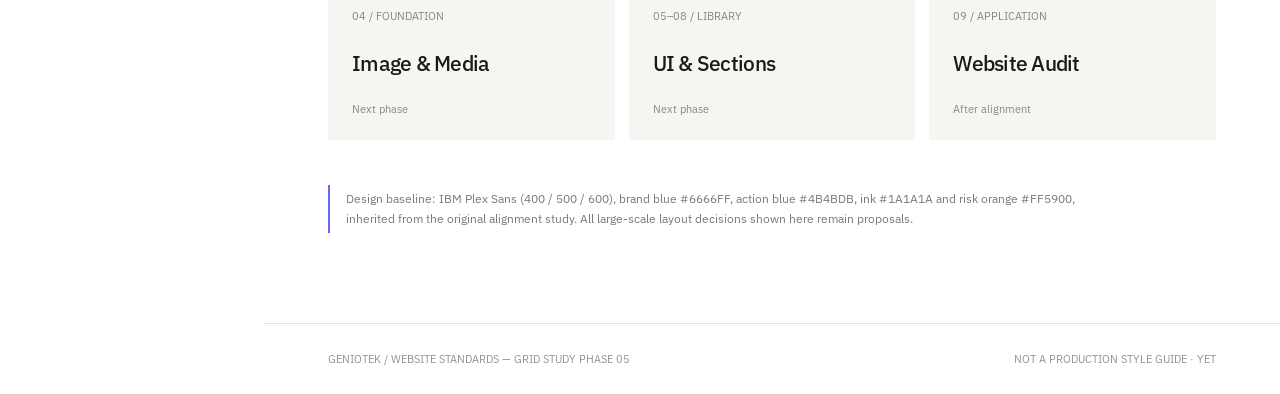
==== commit 853f78a5: "Phase 05: add Layout & Grid specification chapter with proven principles, candidate geometry and pat" ====
--- a/index.html
+++ b/index.html
@@ -349,16 +349,93 @@
  .principle-title,.principle-row>p{grid-column:1/-1}
  .principle-row>p{font-size:14px;line-height:23px}
 }
+
+/* PHASE 05 — Grid specification research, deliberately isolated from typography and color rules. */
+.grid-spec{--gs-g:clamp(14px,1.6vw,24px);--gs-rule:#dededa;--gs-secondary:#73736f;--gs-quiet:#92928c}
+.grid-spec .pagehead{margin-bottom:54px}
+.grid-spec .pagehead h1{font-size:clamp(60px,8.2vw,124px);line-height:1.02;letter-spacing:-.074em}
+.grid-spec .pagehead .lead{max-width:665px}
+.grid-spec .gs-kicker{font:500 11px/16px "IBM Plex Sans",sans-serif;letter-spacing:.025em;color:var(--gs-secondary)}
+.grid-spec .gs-provenance{display:grid;grid-template-columns:1fr 2fr auto;gap:var(--gs-g);align-items:baseline;margin:0 0 88px;padding:15px 0;border-top:1px solid var(--gs-rule);border-bottom:1px solid var(--gs-rule)}
+.grid-spec .gs-provenance p{font-size:13px;line-height:1.5;color:var(--gs-secondary);margin:0}
+.grid-spec .gs-provenance a{font-size:12px;color:#4b4bdb;text-decoration:none;white-space:nowrap}
+.grid-spec .gs-cols{display:grid;grid-template-columns:repeat(12,minmax(0,1fr));column-gap:var(--gs-g)}
+.grid-spec .gs-section-intro{margin:0 0 52px;align-items:start}
+.grid-spec .gs-section-intro>.gs-kicker{grid-column:1/span 3;padding-top:11px}
+.grid-spec .gs-section-intro>div{grid-column:4/span 9}
+.grid-spec .gs-section-intro h2{font:500 clamp(30px,3.3vw,48px)/1.13 "IBM Plex Sans",sans-serif;letter-spacing:-.055em;margin:0 0 21px}
+.grid-spec .gs-section-intro p{font:400 15px/24px "IBM Plex Sans",sans-serif;color:var(--gs-secondary);max-width:61ch;margin:0}
+.grid-spec .gs-margin-top{margin-top:110px;border-top:1px solid var(--gs-rule);padding-top:30px}
+.grid-spec .gs-principles{border-top:1px solid var(--gs-rule)}
+.grid-spec .gs-principle{border-bottom:1px solid var(--gs-rule);padding:21px 0}
+.grid-spec .gs-principle>span{grid-column:4/span 3;font:500 17px/24px "IBM Plex Sans",sans-serif;letter-spacing:-.025em}
+.grid-spec .gs-principle>p{grid-column:7/span 6;font:400 14px/23px "IBM Plex Sans",sans-serif;color:var(--gs-secondary);margin:0;max-width:50ch}
+.grid-spec .gs-pattern{padding:33px 0;border-top:1px solid var(--gs-rule);align-items:start}
+.grid-spec .gs-pattern-name{grid-column:4/span 3}
+.grid-spec .gs-pattern-name>span{font-size:10px;line-height:16px;color:var(--gs-quiet);letter-spacing:.035em}
+.grid-spec .gs-pattern h3{font:500 22px/1.22 "IBM Plex Sans",sans-serif;letter-spacing:-.036em;margin:12px 0 0}
+.grid-spec .gs-reading,.grid-spec .gs-parallel,.grid-spec .gs-record{grid-column:7/span 6}
+.grid-spec .gs-reading strong{font-size:16px;line-height:24px;font-weight:600}
+.grid-spec .gs-reading p{font-size:15px;line-height:24px;color:var(--gs-secondary);margin:10px 0 0}
+.grid-spec .gs-parallel{display:grid;grid-template-columns:repeat(3,minmax(0,1fr));gap:16px}
+.grid-spec .gs-parallel b{font-size:14px;font-weight:500}
+.grid-spec .gs-parallel p{font-size:12px;line-height:19px;color:var(--gs-secondary);margin:10px 0 0}
+.grid-spec .gs-record>div{display:grid;grid-template-columns:1.2fr 1fr;gap:14px;align-items:baseline;padding:11px 0;border-bottom:1px solid var(--gs-rule)}
+.grid-spec .gs-record>div:first-child{border-top:1px solid var(--gs-rule)}
+.grid-spec .gs-record span{font-size:12px;color:var(--gs-secondary)}
+.grid-spec .gs-record b{font:400 12px/19px "IBM Plex Mono",monospace}
+.grid-spec .gs-record small{display:block;font-size:11px;color:var(--gs-quiet);margin-top:13px;line-height:1.5}
+.grid-spec .gs-values{border-top:1px solid var(--gs-rule)}
+.grid-spec .gs-value{border-bottom:1px solid var(--gs-rule);align-items:baseline;padding:22px 0;row-gap:10px}
+.grid-spec .gs-value>span{grid-column:4/span 4;font:500 16px/24px "IBM Plex Sans",sans-serif}
+.grid-spec .gs-value>strong{grid-column:8/span 2;font:500 29px/1.15 "IBM Plex Sans",sans-serif;letter-spacing:-.04em}
+.grid-spec .gs-value>strong span{font-size:15px;font-weight:400;letter-spacing:0;margin-left:3px}
+.grid-spec .gs-value>p{grid-column:10/span 3;font-size:12px;line-height:19px;color:var(--gs-secondary);margin:0}
+.grid-spec .gs-checks>.gs-kicker{grid-column:1/span 3}
+.grid-spec .gs-checks>div{grid-column:4/span 9}
+.grid-spec .gs-checks p{font-size:15px;line-height:25px;color:var(--gs-secondary);max-width:65ch;margin:0 0 20px}
+.grid-spec .gs-checks a{font-size:13px;color:#4b4bdb;text-decoration:none}
+.grid-spec .gs-footnote{font-size:12px;line-height:1.55;color:var(--gs-quiet);margin:84px 0 0;padding-top:20px;border-top:1px solid var(--gs-rule)}
+@media(max-width:900px){
+ .grid-spec .gs-provenance{grid-template-columns:1fr 2fr}
+ .grid-spec .gs-provenance a{grid-column:2}
+ .grid-spec .gs-pattern-name{grid-column:4/span 4}
+ .grid-spec .gs-reading,.grid-spec .gs-parallel,.grid-spec .gs-record{grid-column:8/span 5}
+ .grid-spec .gs-parallel{grid-template-columns:1fr;gap:12px}
+}
+@media(max-width:700px){
+ .grid-spec .pagehead{margin-bottom:35px}
+ .grid-spec .pagehead h1{font-size:clamp(54px,12vw,78px)}
+ .grid-spec .gs-provenance{display:block;margin-bottom:60px}
+ .grid-spec .gs-provenance>*{display:block;margin:0 0 12px}
+ .grid-spec .gs-cols{grid-template-columns:repeat(4,minmax(0,1fr));column-gap:12px}
+ .grid-spec .gs-section-intro>.gs-kicker,.grid-spec .gs-section-intro>div,
+ .grid-spec .gs-principle>span,.grid-spec .gs-principle>p,
+ .grid-spec .gs-pattern-name,.grid-spec .gs-reading,.grid-spec .gs-parallel,.grid-spec .gs-record,
+ .grid-spec .gs-checks>.gs-kicker,.grid-spec .gs-checks>div{grid-column:1/-1}
+ .grid-spec .gs-section-intro{row-gap:20px;margin-bottom:33px}
+ .grid-spec .gs-section-intro h2{font-size:34px}
+ .grid-spec .gs-margin-top{margin-top:77px;padding-top:23px}
+ .grid-spec .gs-principle{row-gap:9px}
+ .grid-spec .gs-pattern{row-gap:22px}
+ .grid-spec .gs-parallel{grid-template-columns:repeat(3,minmax(0,1fr));gap:12px}
+ .grid-spec .gs-value>span{grid-column:1/span 2}
+ .grid-spec .gs-value>strong{grid-column:3/span 2}
+ .grid-spec .gs-value>p{grid-column:1/-1}
+ .grid-spec .gs-checks{row-gap:22px}
+ .grid-spec .gs-footnote{margin-top:60px}
+}
+@media(max-width:420px){.grid-spec .gs-parallel{grid-template-columns:1fr}}
 </style></head><body>
 <div class="app"><aside aria-label="Chapter navigation" class="side" id="sidebar">
 <button aria-label="Close navigation" class="mobile-close" id="closeMenu">×</button>
 <div class="wordmark"><img src="./assets/geniotek-primary-logo.svg" width="300" height="85" alt="Geniotek" decoding="async"/></div><div class="side-sub">Website Standards<br/>Editorial Working Draft</div><div class="side-rule"></div>
 <div class="navgroup">Start here</div><nav class="nav"><button aria-current="page" data-page="overview"><span class="num">00</span><span class="lbl">Overview</span><span class="status">↗</span></button></nav>
-<div class="navgroup">Foundations</div><nav class="nav"><button data-page="typography"><span class="num">01</span><span class="lbl">Typography</span><span class="status">↗</span></button><button data-page="color"><span class="num">02</span><span class="lbl">Color</span><span class="status">↗</span></button><button disabled="" title="Planned for later"><span class="num">03</span><span class="lbl">Layout &amp; Grid</span><span class="status">Later</span></button><button disabled=""><span class="num">04</span><span class="lbl">Image &amp; Media</span><span class="status">Later</span></button></nav>
+<div class="navgroup">Foundations</div><nav class="nav"><button data-page="typography"><span class="num">01</span><span class="lbl">Typography</span><span class="status">↗</span></button><button data-page="color"><span class="num">02</span><span class="lbl">Color</span><span class="status">↗</span></button><button data-page="grid"><span class="num">03</span><span class="lbl">Layout &amp; Grid</span><span class="status">↗</span></button><button disabled=""><span class="num">04</span><span class="lbl">Image &amp; Media</span><span class="status">Later</span></button></nav>
 <div class="navgroup">Library &amp; Application</div><nav class="nav"><button disabled=""><span class="num">05</span><span class="lbl">Components</span><span class="status">Later</span></button><button disabled=""><span class="num">06</span><span class="lbl">Sections</span><span class="status">Later</span></button><button disabled=""><span class="num">07</span><span class="lbl">Page Structures</span><span class="status">Later</span></button><button disabled=""><span class="num">08</span><span class="lbl">Motion</span><span class="status">Later</span></button><button disabled=""><span class="num">09</span><span class="lbl">Website Audit</span><span class="status">Later</span></button></nav>
 <div class="side-bottom"><strong>Typography research / v0.7</strong><br/>Typography uses the Notion V1.0 frozen role definitions; website values and responsive demonstrations remain under review. Color remains an earlier study.</div></aside>
 <div class="main"><header class="topbar"><div style="display:flex;align-items:center;gap:10px"><button aria-label="Open navigation" class="mobile-menu" id="openMenu">☰</button><div class="crumb" id="crumb">Standards / Overview</div></div><div class="topright"><span><i class="dot"></i>DESIGN STUDY</span><span>2026 / 11</span></div></header>
-<section class="page active" id="page-overview"><div class="wrap"><div class="pagehead"><div class="eyebrow">Geniotek / Website identity / 00</div><h1>Clarity<br/>by design<span style="color:var(--blue)">.</span></h1><p class="lead">A considered visual reference for the people and AI systems shaping the Geniotek website.</p></div><div class="chapterline"><strong>00 / THE INTENTION</strong><span>One direction, carefully defined</span></div><hr class="rule"/><div class="overview-hero"><div class="overview-kicker">GENIOTEK / VISUAL PRINCIPLE</div><h2>Precision<br/>without <em>noise.</em></h2><div class="overview-foot"><p>Engineering confidence is expressed through hierarchy, restraint and evidence — not decoration.</p><span>01 / VISUAL LANGUAGE</span></div></div><div class="introcolumns"><h3>Not more design.<br/>Better decisions.</h3><p>This document is an editorial working reference, not a finished brand manual. We align on what looks right first, then explain the rules behind it. Each chapter is designed to be read, inspected and revised independently.</p></div><div class="chapterline"><strong>CONTENTS</strong><span>Available / Planned</span></div><div class="indexitems"><div class="indexitem"><small>01 / FOUNDATION</small><button data-go="typography"><b>Typography ↗</b></button><span>Available for review</span></div><div class="indexitem"><small>02 / FOUNDATION</small><button data-go="color"><b>Color ↗</b></button><span>Available for review</span></div><div class="indexitem"><small>03 / FOUNDATION</small><b>Layout &amp; Grid</b><span>Next phase</span></div><div class="indexitem"><small>04 / FOUNDATION</small><b>Image &amp; Media</b><span>Next phase</span></div><div class="indexitem"><small>05–08 / LIBRARY</small><b>UI &amp; Sections</b><span>Next phase</span></div><div class="indexitem"><small>09 / APPLICATION</small><b>Website Audit</b><span>After alignment</span></div></div><div class="editorialnote">Design baseline: IBM Plex Sans (400 / 500 / 600), brand blue #6666FF, action blue #4B4BDB, ink #1A1A1A and risk orange #FF5900, inherited from the original alignment study. All large-scale layout decisions shown here remain proposals.</div></div></section>
+<section class="page active" id="page-overview"><div class="wrap"><div class="pagehead"><div class="eyebrow">Geniotek / Website identity / 00</div><h1>Clarity<br/>by design<span style="color:var(--blue)">.</span></h1><p class="lead">A considered visual reference for the people and AI systems shaping the Geniotek website.</p></div><div class="chapterline"><strong>00 / THE INTENTION</strong><span>One direction, carefully defined</span></div><hr class="rule"/><div class="overview-hero"><div class="overview-kicker">GENIOTEK / VISUAL PRINCIPLE</div><h2>Precision<br/>without <em>noise.</em></h2><div class="overview-foot"><p>Engineering confidence is expressed through hierarchy, restraint and evidence — not decoration.</p><span>01 / VISUAL LANGUAGE</span></div></div><div class="introcolumns"><h3>Not more design.<br/>Better decisions.</h3><p>This document is an editorial working reference, not a finished brand manual. We align on what looks right first, then explain the rules behind it. Each chapter is designed to be read, inspected and revised independently.</p></div><div class="chapterline"><strong>CONTENTS</strong><span>Available / Planned</span></div><div class="indexitems"><div class="indexitem"><small>01 / FOUNDATION</small><button data-go="typography"><b>Typography ↗</b></button><span>Available for review</span></div><div class="indexitem"><small>02 / FOUNDATION</small><button data-go="color"><b>Color ↗</b></button><span>Available for review</span></div><div class="indexitem"><small>03 / FOUNDATION</small><button data-go="grid"><b>Layout &amp; Grid ↗</b></button><span>Specification / in review</span></div><div class="indexitem"><small>04 / FOUNDATION</small><b>Image &amp; Media</b><span>Next phase</span></div><div class="indexitem"><small>05–08 / LIBRARY</small><b>UI &amp; Sections</b><span>Next phase</span></div><div class="indexitem"><small>09 / APPLICATION</small><b>Website Audit</b><span>After alignment</span></div></div><div class="editorialnote">Design baseline: IBM Plex Sans (400 / 500 / 600), brand blue #6666FF, action blue #4B4BDB, ink #1A1A1A and risk orange #FF5900, inherited from the original alignment study. All large-scale layout decisions shown here remain proposals.</div></div></section>
 <section class="page" id="page-typography"><div class="wrap type-v4">
 <div class="pagehead"><h1>Typography<span style="color:var(--blue)">.</span></h1><p class="lead">A practical language for choosing, composing and adapting type across Geniotek’s website.</p><details class="v4-source" aria-label="Typography research provenance"><summary>Specification · V1.0 <span aria-hidden="true">+</span></summary><div class="v4-source-detail"><p>Brand font roles are frozen. Website sizing and responsive behavior remain under review.</p><a href="https://app.notion.com/p/409f324578fc81b6b579ea9415798a3f" rel="noopener" target="_blank">Read specification ↗</a></div></details></div>
 
@@ -446,10 +523,39 @@
 </div>
 </div>
 </div></div></section>
+<section class="page" id="page-grid"><div class="wrap grid-spec">
+<div class="pagehead"><div class="eyebrow">Foundations / Spatial organization</div><h1>Layout &amp;<br>Grid<span style="color:var(--blue)">.</span></h1><p class="lead">Order gives information room to work. A shared geometry supports different reading tasks without dictating their visual expression.</p></div>
+<div class="gs-provenance"><div class="gs-kicker">STUDY STATUS / PHASE 05</div><p>Editorial principles accepted from Study 04.3. Geometric measurements are <strong>candidates under verification</strong>, not production tokens.</p><a href="https://ericyohee.github.io/designsystem/studies/editorial-information-patterns-04.html" target="_blank" rel="noopener">Open approved study ↗</a></div>
+<div class="gs-frame">
+<div class="gs-section-intro gs-cols"><span class="gs-kicker">01 / FOUNDATION</span><div><h2>One geometry.<br>Many reading tasks.</h2><p>Keep the page’s main reference lines stable. Allow text, data, sequences and other information formats to occupy them differently depending on what must be understood.</p></div></div>
+<div class="gs-principles">
+<div class="gs-principle gs-cols"><span>Spatial boundaries</span><p>Reserve a consistent index / annotation region when the page needs one. Content should not drift into it without a deliberate compositional reason.</p></div>
+<div class="gs-principle gs-cols"><span>Information alignment</span><p>Align meaningful text starts, numerical baselines and table fields. Backgrounds may extend beyond those lines without shifting the content inside.</p></div>
+<div class="gs-principle gs-cols"><span>Rhythm by relationship</span><p>Use larger intervals to distinguish separate ideas; smaller intervals to bind a headline, explanation and supporting evidence together.</p></div>
+<div class="gs-principle gs-cols"><span>Modular, not restrictive</span><p>Typography does not govern color, icons, symbols, underlines, interactions or animation. Those systems can independently establish hierarchy and meaning.</p></div>
+</div>
+<div class="gs-section-intro gs-cols gs-margin-top"><span class="gs-kicker">02 / COMPOSITION PATTERNS</span><div><h2>Patterns, not templates.</h2><p>The same column geometry can support open reading, parallel information and dense reference material. These are validated directions to refine, not mandatory page arrangements.</p></div></div>
+<div class="gs-patterns">
+<article class="gs-pattern gs-cols"><div class="gs-pattern-name"><span>OPEN / READING</span><h3>Editorial text</h3></div><div class="gs-reading"><strong>Meaning before scale.</strong><p>A readable text block needs a controlled measure and paragraph rhythm. Adjacent white space is a compositional choice, not missing content.</p></div></article>
+<article class="gs-pattern gs-cols"><div class="gs-pattern-name"><span>PARALLEL / COMPARISON</span><h3>Three columns</h3></div><div class="gs-parallel"><div><b>Design</b><p>Intent and experience</p></div><div><b>Engineering</b><p>Feasibility and testing</p></div><div><b>Manufacturing</b><p>Process repeatability</p></div></div></article>
+<article class="gs-pattern gs-cols"><div class="gs-pattern-name"><span>COMPACT / LOOKUP</span><h3>Technical record</h3></div><div class="gs-record"><div><span>Nominal diameter</span><b>Ø 24.50 mm</b></div><div><span>Tolerance</span><b>± 0.05 mm</b></div><div><span>Material</span><b>ABS / sample</b></div><small>Illustrative values — not a production specification.</small></div></article>
+</div>
+<div class="gs-section-intro gs-cols gs-margin-top"><span class="gs-kicker">03 / CANDIDATE GEOMETRY</span><div><h2>Test the proportions.</h2><p>These parameters describe the working study so the system can be reproduced and challenged. They remain adjustable until tested against mobile, long-copy, bilingual, accessibility and real Geniotek pages.</p></div></div>
+<div class="gs-values">
+<div class="gs-value gs-cols"><span>Desktop column grid</span><strong>12</strong><p>Study baseline, not a required count for every layout</p></div>
+<div class="gs-value gs-cols"><span>Desktop gutter</span><strong>24<span>px</span></strong><p>Candidate; may respond to available content width</p></div>
+<div class="gs-value gs-cols"><span>Space reference</span><strong>8<span>px</span></strong><p>Working unit; optical corrections and readable line heights take priority</p></div>
+<div class="gs-value gs-cols"><span>Mobile column grid</span><strong>4</strong><p>Reflow principle accepted; exact breakpoints still to test</p></div>
+</div>
+<div class="gs-section-intro gs-cols gs-margin-top"><span class="gs-kicker">04 / VALIDATION</span><div><h2>Prove it in context.</h2><p>A grid is successful when content remains orderly after the guides disappear. The next validation must cover actual service pages, different copy lengths and responsive behavior.</p></div></div>
+<div class="gs-checks gs-cols"><span class="gs-kicker">BEFORE FREEZING TOKENS</span><div><p>Verify shared reference lines, reading order, contrast of information density, numerical alignment, 200% browser zoom, text reflow, fallback typography and combined use with color, symbols and interactive states.</p><p><a href="https://ericyohee.github.io/designsystem/studies/editorial-information-patterns-04.html" target="_blank" rel="noopener">Study 04.3 · Six information conditions ↗</a></p></div></div>
+</div>
+<div class="gs-footnote">Review status: compositional direction approved; measurements and final implementation patterns not frozen.</div>
+</div></section>
 <section class="page" id="page-color"><div class="wrap"><div class="pagehead"><div class="eyebrow">Foundations / 02 / <span class="accent">In review</span></div><h1>Color<span style="color:var(--blue)">.</span></h1><p class="lead">Color should have a job. Recognition, contrast and emphasis — never decoration for its own sake.</p></div><div class="chapterline"><strong>02.01 / PRIMARY CONTRAST</strong><span>Established palette</span></div><hr class="rule"/><div class="colorscene"><div class="colorscene-main"><span class="swatch-id">01 / Brand recognition</span><div><div class="hex">#6666FF</div><p>Expresses the brand identity. Use with intentional contrast, especially when setting text.</p></div></div><div class="colorscene-side"><span class="swatch-id">02 / Technical foundation</span><div><div class="hex">#1A1A1A</div><p>Gives the system its editorial and technical character.</p></div></div></div><div class="chapterline"><strong>02.02 / COLOR ROLES</strong><span>Values from original study</span></div><hr class="rule"/><div class="palette"><div class="swatch"><div class="chip" style="background:#6666ff"></div><b>Brand</b><p>#6666FF</p></div><div class="swatch"><div class="chip" style="background:#4b4bdb"></div><b>Action</b><p>#4B4BDB</p></div><div class="swatch"><div class="chip" style="background:#1a1a1a"></div><b>Ink</b><p>#1A1A1A</p></div><div class="swatch"><div class="chip" style="background:#ff5900"></div><b>Risk</b><p>#FF5900</p></div></div><div class="contrast"><div><div class="eyebrow">02.03 / LEGIBILITY</div><h3>Contrast is not optional.</h3><p>The earlier alignment study measured white text on brand blue at approximately 4.28:1 — below the 4.5:1 standard for ordinary small text. It proposed deeper blue #4B4BDB for contrast-sensitive applications.</p><p>These examples illustrate the distinction; final usage rules require review.</p></div><div class="samplebox"><div class="samples blue"><span>BRAND BLUE / CAUTION FOR SMALL TYPE</span><div><b>Explore<br/>our work.</b><span style="display:block;margin-top:8px">#6666FF · 4.28:1*</span></div></div><div class="samples deep"><span>DEEP BLUE / BETTER CONTRAST</span><div><b>Explore<br/>our work.</b><span style="display:block;margin-top:8px">#4B4BDB · 6.31:1*</span></div></div></div></div><div class="editorialnote">* Contrast values are carried forward from the original study for white text. Orange is a risk / attention accent, not a new general-purpose section background. Additional neutrals and state colors remain undecided.</div></div></section>
-<footer class="footer"><span>GENIOTEK / WEBSITE STANDARDS — TYPOGRAPHY STUDY V0.7</span><span>NOT A PRODUCTION STYLE GUIDE · YET</span></footer></div></div>
+<footer class="footer"><span>GENIOTEK / WEBSITE STANDARDS — GRID STUDY PHASE 05</span><span>NOT A PRODUCTION STYLE GUIDE · YET</span></footer></div></div>
 <script>
-(function(){const pages=[...document.querySelectorAll('.page')],navBtns=[...document.querySelectorAll('[data-page]')],side=document.getElementById('sidebar');function activate(name,history=true){if(!document.getElementById('page-'+name))return;pages.forEach(p=>p.classList.toggle('active',p.id==='page-'+name));navBtns.forEach(b=>{if(b.dataset.page===name)b.setAttribute('aria-current','page');else b.removeAttribute('aria-current')});document.getElementById('crumb').textContent='Standards / '+(name==='overview'?'Overview':name==='typography'?'Typography':'Color');document.body.classList.remove('nav-open');window.scrollTo({top:0,behavior:'instant'});if(history&&location.hash!=='#'+name)history.replaceState(null,'','#'+name)}navBtns.forEach(b=>b.addEventListener('click',()=>activate(b.dataset.page)));document.querySelectorAll('[data-go]').forEach(b=>b.addEventListener('click',()=>activate(b.dataset.go)));window.addEventListener('hashchange',()=>activate(location.hash.slice(1),false));if(['overview','typography','color'].includes(location.hash.slice(1)))activate(location.hash.slice(1),false);document.getElementById('openMenu').addEventListener('click',()=>document.body.classList.add('nav-open'));document.getElementById('closeMenu').addEventListener('click',()=>document.body.classList.remove('nav-open'));document.addEventListener('keydown',e=>{if(e.key==='Escape')document.body.classList.remove('nav-open')});document.querySelectorAll('[data-device]').forEach(b=>b.addEventListener('click',()=>{document.querySelectorAll('[data-device]').forEach(x=>x.setAttribute('aria-pressed',String(x===b)));document.getElementById('typeStage').classList.toggle('mobile',b.dataset.device==='mobile')}));document.getElementById('specToggle').addEventListener('click',e=>{let on=e.currentTarget.getAttribute('aria-pressed')!=='true';e.currentTarget.setAttribute('aria-pressed',String(on));document.getElementById('typeStage').classList.toggle('show-spec',on)});})();
+(function(){const pages=[...document.querySelectorAll('.page')],navBtns=[...document.querySelectorAll('[data-page]')],side=document.getElementById('sidebar');function activate(name,history=true){if(!document.getElementById('page-'+name))return;pages.forEach(p=>p.classList.toggle('active',p.id==='page-'+name));navBtns.forEach(b=>{if(b.dataset.page===name)b.setAttribute('aria-current','page');else b.removeAttribute('aria-current')});document.getElementById('crumb').textContent='Standards / '+(name==='overview'?'Overview':name==='typography'?'Typography':name==='grid'?'Layout & Grid':'Color');document.body.classList.remove('nav-open');window.scrollTo({top:0,behavior:'instant'});if(history&&location.hash!=='#'+name)history.replaceState(null,'','#'+name)}navBtns.forEach(b=>b.addEventListener('click',()=>activate(b.dataset.page)));document.querySelectorAll('[data-go]').forEach(b=>b.addEventListener('click',()=>activate(b.dataset.go)));window.addEventListener('hashchange',()=>activate(location.hash.slice(1),false));if(['overview','typography','color','grid'].includes(location.hash.slice(1)))activate(location.hash.slice(1),false);document.getElementById('openMenu').addEventListener('click',()=>document.body.classList.add('nav-open'));document.getElementById('closeMenu').addEventListener('click',()=>document.body.classList.remove('nav-open'));document.addEventListener('keydown',e=>{if(e.key==='Escape')document.body.classList.remove('nav-open')});document.querySelectorAll('[data-device]').forEach(b=>b.addEventListener('click',()=>{document.querySelectorAll('[data-device]').forEach(x=>x.setAttribute('aria-pressed',String(x===b)));document.getElementById('typeStage').classList.toggle('mobile',b.dataset.device==='mobile')}));document.getElementById('specToggle').addEventListener('click',e=>{let on=e.currentTarget.getAttribute('aria-pressed')!=='true';e.currentTarget.setAttribute('aria-pressed',String(on));document.getElementById('typeStage').classList.toggle('show-spec',on)});})();
 </script><script>(function(){
  const tabs=[...document.querySelectorAll('[data-type-tab]')];
  function tab(name,focus){tabs.forEach(el=>{let active=el.dataset.typeTab===name;el.setAttribute('aria-selected',active?'true':'false');el.tabIndex=active?0:-1;if(active&&focus)el.focus()});document.querySelectorAll('.typography-panel').forEach(p=>p.hidden=p.id!=='panel-'+name)}
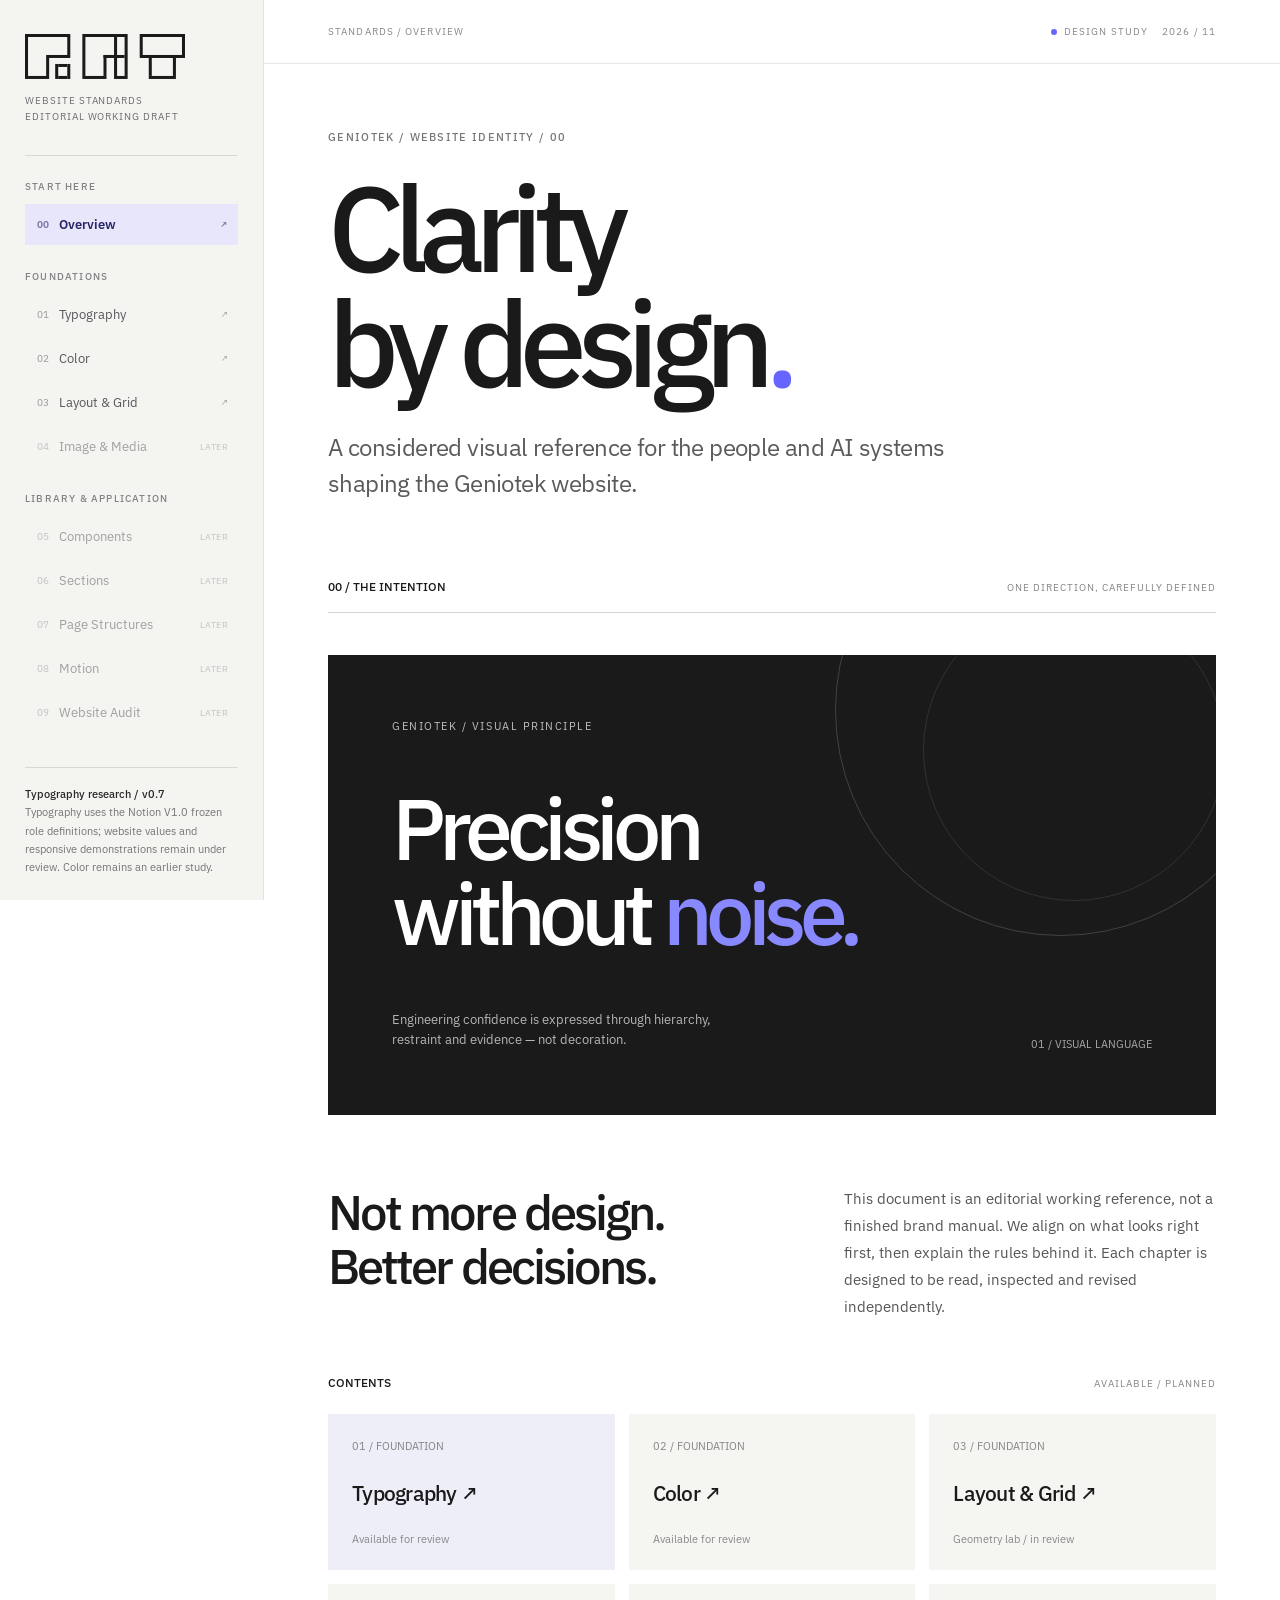
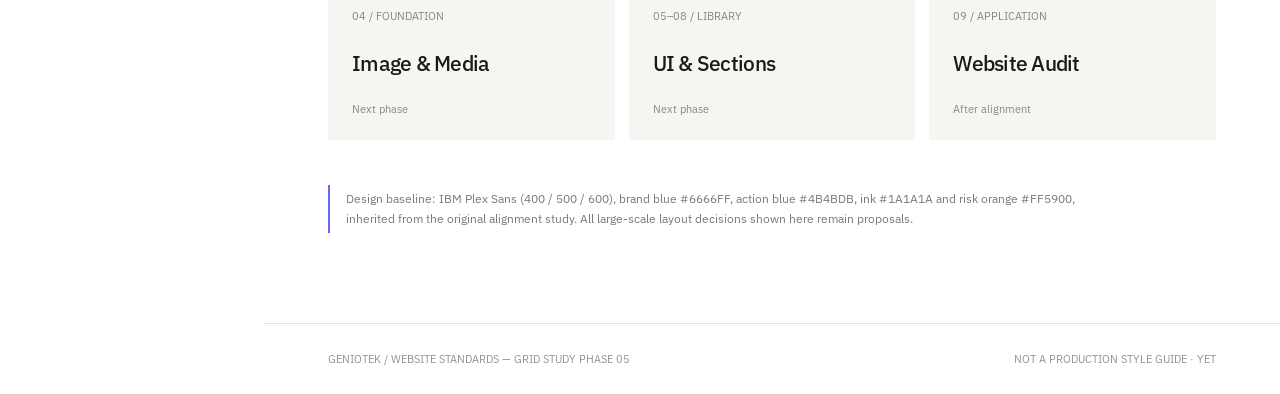
==== commit c3361e0f: "Phase 05: prioritize interactive geometry laboratory and mark earlier grid draft unapproved" ====
--- a/index.html
+++ b/index.html
@@ -426,6 +426,13 @@
  .grid-spec .gs-footnote{margin-top:60px}
 }
 @media(max-width:420px){.grid-spec .gs-parallel{grid-template-columns:1fr}}
+
+/* Phase 05 lab entry: precedence over provisional specifications. */
+.grid-spec .gs-lab-entry{display:grid;grid-template-columns:1.8fr 1fr;gap:clamp(24px,4vw,70px);border-top:1px solid #bcbcb7;border-bottom:1px solid #bcbcb7;padding:32px 0 39px;margin:-34px 0 92px;align-items:end}
+.grid-spec .gs-lab-entry h2{font-size:clamp(28px,3.3vw,44px);line-height:1.12;font-weight:500;letter-spacing:-.05em;margin:15px 0 22px}
+.grid-spec .gs-lab-entry p{font-size:15px;line-height:24px;color:#676763;max-width:60ch;margin:0}
+.grid-spec .gs-lab-entry>a{font-size:14px;color:#4545b1;text-decoration:none;justify-self:end;align-self:end;padding-bottom:4px;border-bottom:1px solid #4545b1}
+@media(max-width:700px){.grid-spec .gs-lab-entry{grid-template-columns:1fr;gap:27px;margin:-15px 0 65px}.grid-spec .gs-lab-entry>a{justify-self:start}}
 </style></head><body>
 <div class="app"><aside aria-label="Chapter navigation" class="side" id="sidebar">
 <button aria-label="Close navigation" class="mobile-close" id="closeMenu">×</button>
@@ -435,7 +442,7 @@
 <div class="navgroup">Library &amp; Application</div><nav class="nav"><button disabled=""><span class="num">05</span><span class="lbl">Components</span><span class="status">Later</span></button><button disabled=""><span class="num">06</span><span class="lbl">Sections</span><span class="status">Later</span></button><button disabled=""><span class="num">07</span><span class="lbl">Page Structures</span><span class="status">Later</span></button><button disabled=""><span class="num">08</span><span class="lbl">Motion</span><span class="status">Later</span></button><button disabled=""><span class="num">09</span><span class="lbl">Website Audit</span><span class="status">Later</span></button></nav>
 <div class="side-bottom"><strong>Typography research / v0.7</strong><br/>Typography uses the Notion V1.0 frozen role definitions; website values and responsive demonstrations remain under review. Color remains an earlier study.</div></aside>
 <div class="main"><header class="topbar"><div style="display:flex;align-items:center;gap:10px"><button aria-label="Open navigation" class="mobile-menu" id="openMenu">☰</button><div class="crumb" id="crumb">Standards / Overview</div></div><div class="topright"><span><i class="dot"></i>DESIGN STUDY</span><span>2026 / 11</span></div></header>
-<section class="page active" id="page-overview"><div class="wrap"><div class="pagehead"><div class="eyebrow">Geniotek / Website identity / 00</div><h1>Clarity<br/>by design<span style="color:var(--blue)">.</span></h1><p class="lead">A considered visual reference for the people and AI systems shaping the Geniotek website.</p></div><div class="chapterline"><strong>00 / THE INTENTION</strong><span>One direction, carefully defined</span></div><hr class="rule"/><div class="overview-hero"><div class="overview-kicker">GENIOTEK / VISUAL PRINCIPLE</div><h2>Precision<br/>without <em>noise.</em></h2><div class="overview-foot"><p>Engineering confidence is expressed through hierarchy, restraint and evidence — not decoration.</p><span>01 / VISUAL LANGUAGE</span></div></div><div class="introcolumns"><h3>Not more design.<br/>Better decisions.</h3><p>This document is an editorial working reference, not a finished brand manual. We align on what looks right first, then explain the rules behind it. Each chapter is designed to be read, inspected and revised independently.</p></div><div class="chapterline"><strong>CONTENTS</strong><span>Available / Planned</span></div><div class="indexitems"><div class="indexitem"><small>01 / FOUNDATION</small><button data-go="typography"><b>Typography ↗</b></button><span>Available for review</span></div><div class="indexitem"><small>02 / FOUNDATION</small><button data-go="color"><b>Color ↗</b></button><span>Available for review</span></div><div class="indexitem"><small>03 / FOUNDATION</small><button data-go="grid"><b>Layout &amp; Grid ↗</b></button><span>Specification / in review</span></div><div class="indexitem"><small>04 / FOUNDATION</small><b>Image &amp; Media</b><span>Next phase</span></div><div class="indexitem"><small>05–08 / LIBRARY</small><b>UI &amp; Sections</b><span>Next phase</span></div><div class="indexitem"><small>09 / APPLICATION</small><b>Website Audit</b><span>After alignment</span></div></div><div class="editorialnote">Design baseline: IBM Plex Sans (400 / 500 / 600), brand blue #6666FF, action blue #4B4BDB, ink #1A1A1A and risk orange #FF5900, inherited from the original alignment study. All large-scale layout decisions shown here remain proposals.</div></div></section>
+<section class="page active" id="page-overview"><div class="wrap"><div class="pagehead"><div class="eyebrow">Geniotek / Website identity / 00</div><h1>Clarity<br/>by design<span style="color:var(--blue)">.</span></h1><p class="lead">A considered visual reference for the people and AI systems shaping the Geniotek website.</p></div><div class="chapterline"><strong>00 / THE INTENTION</strong><span>One direction, carefully defined</span></div><hr class="rule"/><div class="overview-hero"><div class="overview-kicker">GENIOTEK / VISUAL PRINCIPLE</div><h2>Precision<br/>without <em>noise.</em></h2><div class="overview-foot"><p>Engineering confidence is expressed through hierarchy, restraint and evidence — not decoration.</p><span>01 / VISUAL LANGUAGE</span></div></div><div class="introcolumns"><h3>Not more design.<br/>Better decisions.</h3><p>This document is an editorial working reference, not a finished brand manual. We align on what looks right first, then explain the rules behind it. Each chapter is designed to be read, inspected and revised independently.</p></div><div class="chapterline"><strong>CONTENTS</strong><span>Available / Planned</span></div><div class="indexitems"><div class="indexitem"><small>01 / FOUNDATION</small><button data-go="typography"><b>Typography ↗</b></button><span>Available for review</span></div><div class="indexitem"><small>02 / FOUNDATION</small><button data-go="color"><b>Color ↗</b></button><span>Available for review</span></div><div class="indexitem"><small>03 / FOUNDATION</small><button data-go="grid"><b>Layout &amp; Grid ↗</b></button><span>Geometry lab / in review</span></div><div class="indexitem"><small>04 / FOUNDATION</small><b>Image &amp; Media</b><span>Next phase</span></div><div class="indexitem"><small>05–08 / LIBRARY</small><b>UI &amp; Sections</b><span>Next phase</span></div><div class="indexitem"><small>09 / APPLICATION</small><b>Website Audit</b><span>After alignment</span></div></div><div class="editorialnote">Design baseline: IBM Plex Sans (400 / 500 / 600), brand blue #6666FF, action blue #4B4BDB, ink #1A1A1A and risk orange #FF5900, inherited from the original alignment study. All large-scale layout decisions shown here remain proposals.</div></div></section>
 <section class="page" id="page-typography"><div class="wrap type-v4">
 <div class="pagehead"><h1>Typography<span style="color:var(--blue)">.</span></h1><p class="lead">A practical language for choosing, composing and adapting type across Geniotek’s website.</p><details class="v4-source" aria-label="Typography research provenance"><summary>Specification · V1.0 <span aria-hidden="true">+</span></summary><div class="v4-source-detail"><p>Brand font roles are frozen. Website sizing and responsive behavior remain under review.</p><a href="https://app.notion.com/p/409f324578fc81b6b579ea9415798a3f" rel="noopener" target="_blank">Read specification ↗</a></div></details></div>
 
@@ -525,7 +532,8 @@
 </div></div></section>
 <section class="page" id="page-grid"><div class="wrap grid-spec">
 <div class="pagehead"><div class="eyebrow">Foundations / Spatial organization</div><h1>Layout &amp;<br>Grid<span style="color:var(--blue)">.</span></h1><p class="lead">Order gives information room to work. A shared geometry supports different reading tasks without dictating their visual expression.</p></div>
-<div class="gs-provenance"><div class="gs-kicker">STUDY STATUS / PHASE 05</div><p>Editorial principles accepted from Study 04.3. Geometric measurements are <strong>candidates under verification</strong>, not production tokens.</p><a href="https://ericyohee.github.io/designsystem/studies/editorial-information-patterns-04.html" target="_blank" rel="noopener">Open approved study ↗</a></div>
+<div class="gs-provenance"><div class="gs-kicker">PHASE 05 / ACTIVE RESEARCH</div><p>Earlier specification layout did not pass review. <strong>Geometry and inspector are now under test.</strong> No column, gutter or baseline values are production-approved.</p><a href="./studies/grid-laboratory-phase-05.html" target="_blank" rel="noopener">Open Grid Laboratory ↗</a></div>
+<div class="gs-lab-entry"><div><span class="gs-kicker">GEOMETRY LAB / REAL DOM INSPECTION</span><h2>Verify the grid.<br>Then write the rule.</h2><p>Compare 12 and 16 columns, gutter modes, baseline guides, responsive reflow and measured alignment errors. IBM, Apple and ABCD source mappings are included in the lab.</p></div><a href="./studies/grid-laboratory-phase-05.html" target="_blank" rel="noopener">Launch interactive laboratory ↗</a></div>
 <div class="gs-frame">
 <div class="gs-section-intro gs-cols"><span class="gs-kicker">01 / FOUNDATION</span><div><h2>One geometry.<br>Many reading tasks.</h2><p>Keep the page’s main reference lines stable. Allow text, data, sequences and other information formats to occupy them differently depending on what must be understood.</p></div></div>
 <div class="gs-principles">
